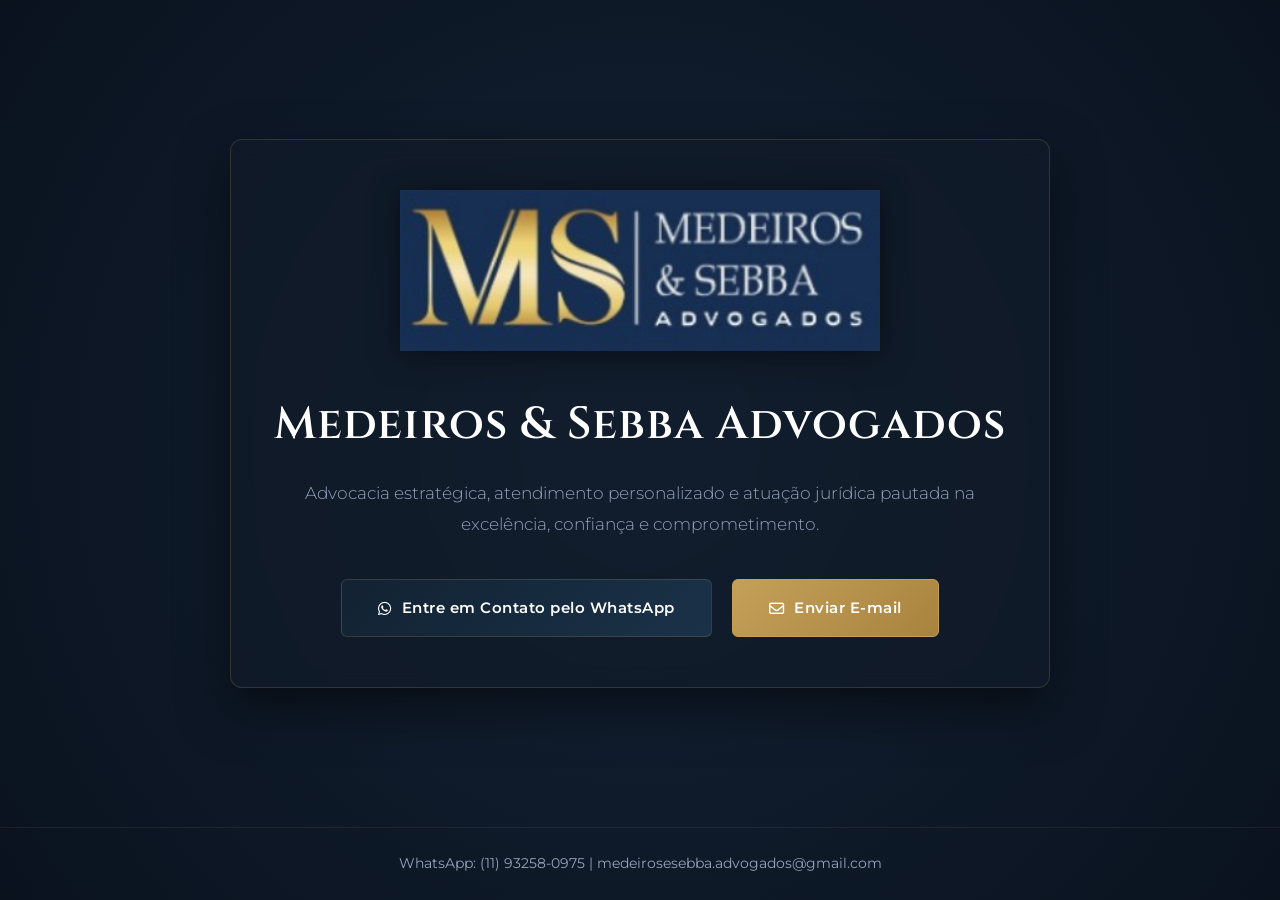
==== index.html @ e8ea074f "Primeira versão do site" ====
<!DOCTYPE html>
<html lang="pt-BR">
<head>
    <meta charset="UTF-8">
    <meta name="viewport" content="width=device-width, initial-scale=1.0">
    <title>Medeiros & Sebba Advogados</title>
    <!-- Google Fonts -->
    <link rel="preconnect" href="https://fonts.googleapis.com">
    <link rel="preconnect" href="https://fonts.gstatic.com" crossorigin>
    <link href="https://fonts.googleapis.com/css2?family=Cinzel:wght@500;600;700&family=Montserrat:wght@300;400;500;600&display=swap" rel="stylesheet">
    <!-- Font Awesome -->
    <link rel="stylesheet" href="https://cdnjs.cloudflare.com/ajax/libs/font-awesome/6.4.0/css/all.min.css">

    <style>
        :root {
            --bg-color: #0A121E;         /* Fundo escuro sóbrio */
            --card-bg: #111B29;         /* Fundo sutil do container */
            --navy-text: #F1F5F9;       /* Texto principal claro */
            --gold-accent: #C5A059;     /* Dourado institucional */
            --gold-hover: #D4AF37;
            --text-muted: #94A3B8;      /* Texto secundário */
            --border-subtle: rgba(197, 160, 89, 0.2);
        }

        * {
            margin: 0;
            padding: 0;
            box-sizing: border-box;
        }

        body {
            font-family: 'Montserrat', sans-serif;
            background-color: var(--bg-color);
            color: var(--navy-text);
            min-height: 100vh;
            display: flex;
            flex-direction: column;
            justify-content: space-between;
            line-height: 1.6;
            background: radial-gradient(circle at center, #132235 0%, #0A121E 100%);
        }

        /* HERO PRINCIPAL */
        .hero {
            flex: 1;
            display: flex;
            align-items: center;
            justify-content: center;
            text-align: center;
            padding: 60px 24px;
        }

        .hero-container {
            max-width: 820px;
            width: 100%;
            padding: 50px 40px;
            background: rgba(17, 27, 41, 0.6);
            border: 1px solid var(--border-subtle);
            border-radius: 12px;
            box-shadow: 0 20px 50px rgba(0, 0, 0, 0.5);
            backdrop-filter: blur(10px);
        }

        .logo-principal {
            width: 100%;
            max-width: 480px;
            height: auto;
            margin-bottom: 30px;
            filter: drop-shadow(0px 4px 15px rgba(0, 0, 0, 0.5));
        }

        h1 {
            font-family: 'Cinzel', serif;
            font-size: 2.8rem;
            font-weight: 600;
            color: #FFFFFF;
            letter-spacing: 1px;
            margin-bottom: 18px;
        }

        .subtitulo {
            font-size: 1.05rem;
            color: var(--text-muted);
            max-width: 680px;
            margin: 0 auto 40px;
            font-weight: 300;
            line-height: 1.8;
        }

        /* BOTÕES DE CONTATO */
        .contato {
            display: flex;
            gap: 20px;
            justify-content: center;
            flex-wrap: wrap;
        }

        .btn {
            padding: 16px 36px;
            text-decoration: none;
            border-radius: 6px;
            font-weight: 600;
            font-size: 0.95rem;
            letter-spacing: 0.5px;
            transition: all 0.3s ease;
            display: inline-flex;
            align-items: center;
            justify-content: center;
            gap: 10px;
        }

        .btn-whatsapp {
            background: linear-gradient(135deg, #122232 0%, #1A3249 100%);
            color: #FFFFFF;
            border: 1px solid var(--border-subtle);
        }

        .btn-whatsapp:hover {
            background: #25D366;
            color: #FFFFFF;
            border-color: #25D366;
            box-shadow: 0 6px 20px rgba(37, 211, 102, 0.3);
            transform: translateY(-2px);
        }

        .btn-email {
            background: linear-gradient(135deg, var(--gold-accent) 0%, #A8833E 100%);
            color: #FFFFFF;
            border: 1px solid var(--gold-accent);
        }

        .btn-email:hover {
            background: linear-gradient(135deg, var(--gold-hover) 0%, var(--gold-accent) 100%);
            color: #0A121E;
            box-shadow: 0 6px 20px rgba(197, 160, 89, 0.3);
            transform: translateY(-2px);
        }

        /* FOOTER */
        footer {
            text-align: center;
            padding: 25px;
            color: var(--text-muted);
            font-size: 0.85rem;
            border-top: 1px solid rgba(197, 160, 89, 0.1);
        }

        /* RESPONSIVIDADE */
        @media (max-width: 768px) {
            .hero-container {
                padding: 30px 20px;
            }
            .logo-principal {
                max-width: 320px;
            }
            h1 {
                font-size: 2rem;
            }
            .subtitulo {
                font-size: 0.95rem;
            }
            .btn {
                width: 100%;
                max-width: 340px;
            }
        }
    </style>
</head>
<body>

    <!-- HERO PRINCIPAL DA PÁGINA -->
    <section class="hero">
        <div class="hero-container">
            <img src="images/logo7.png" class="logo-principal" alt="Medeiros & Sebba Advogados">
            <h1>Medeiros & Sebba Advogados</h1>
            <p class="subtitulo">
                Advocacia estratégica, atendimento personalizado e atuação jurídica pautada na excelência, confiança e comprometimento.
            </p>
            <div class="contato">
                <a class="btn btn-whatsapp" href="https://wa.me/5511932580975" target="_blank">
                    <i class="fab fa-whatsapp fs-5"></i> Entre em Contato pelo WhatsApp
                </a>
                <a class="btn btn-email" href="mailto:medeirosesebba.advogados@gmail.com">
                    <i class="far fa-envelope fs-5"></i> Enviar E-mail
                </a>
            </div>
        </div>
    </section>

    <!-- RODAPÉ -->
    <footer>
        WhatsApp: (11) 93258-0975 | medeirosesebba.advogados@gmail.com
    </footer>

</body>
</html>
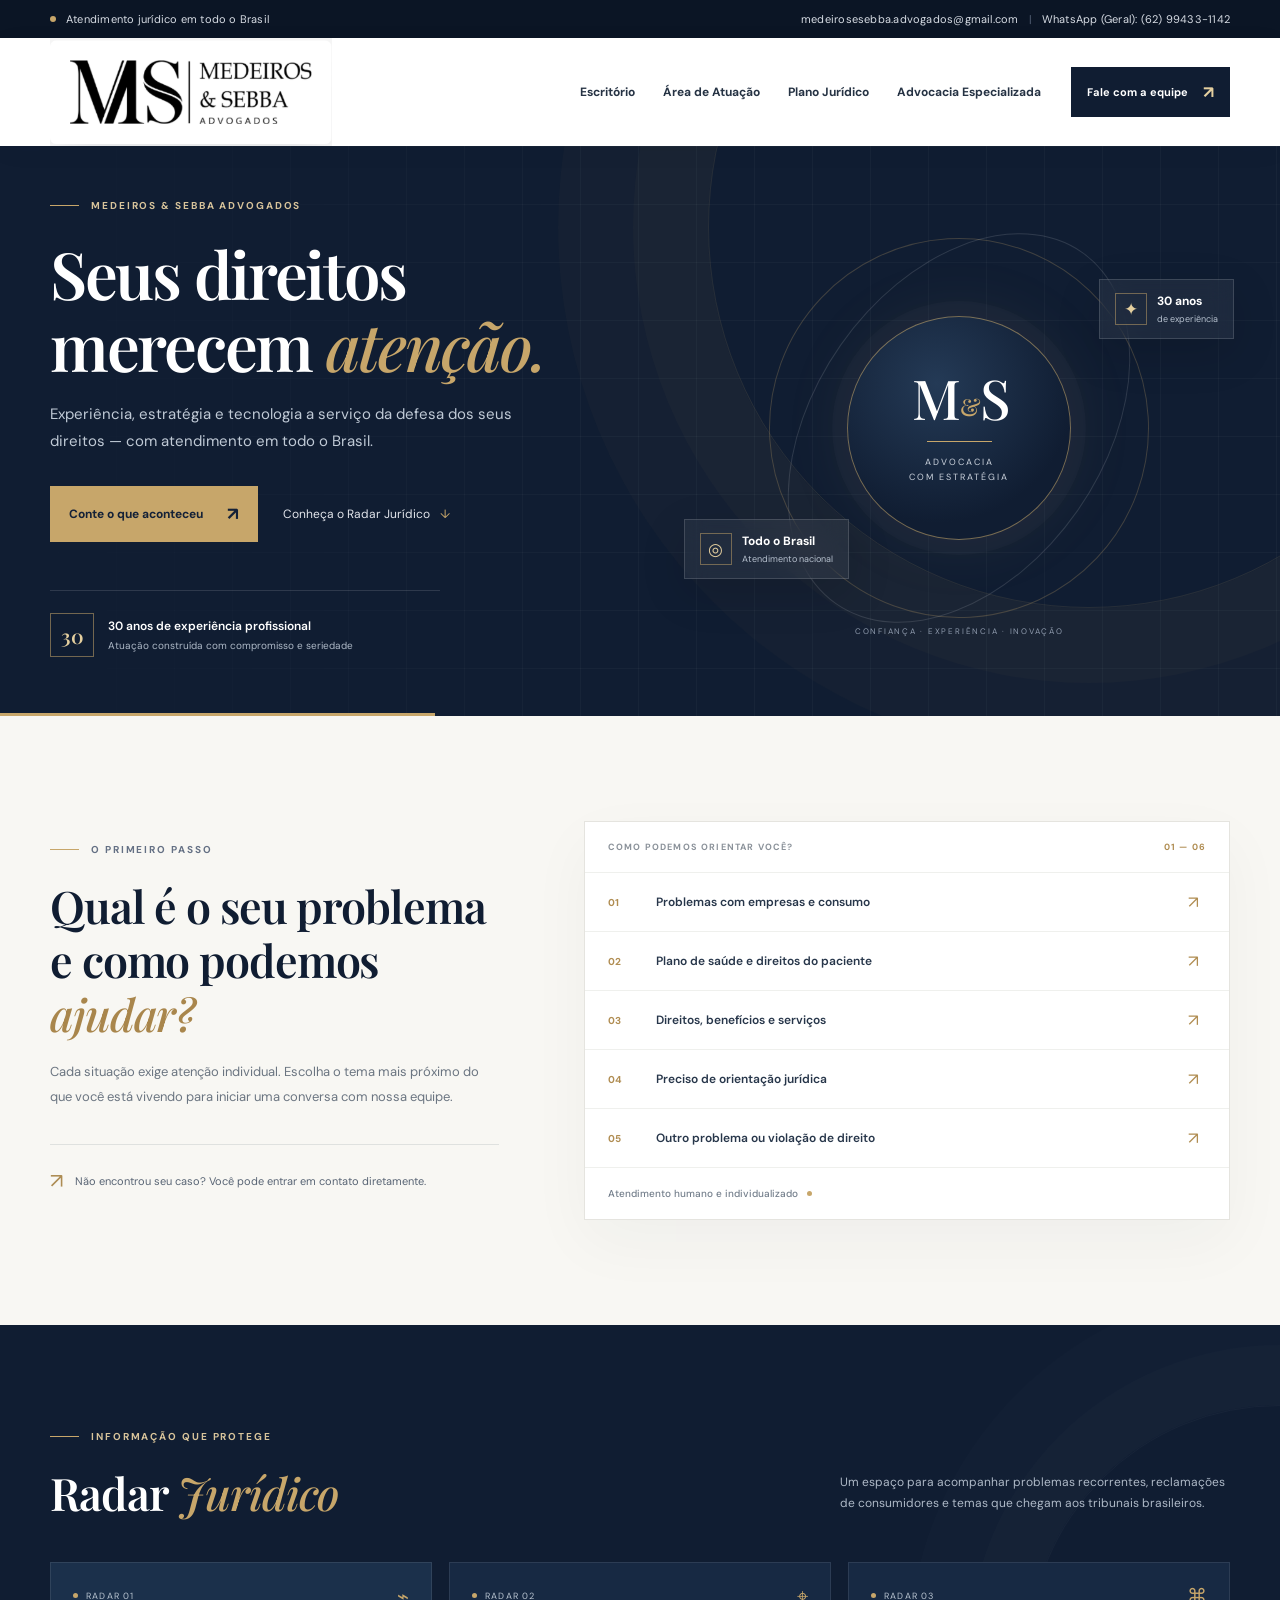
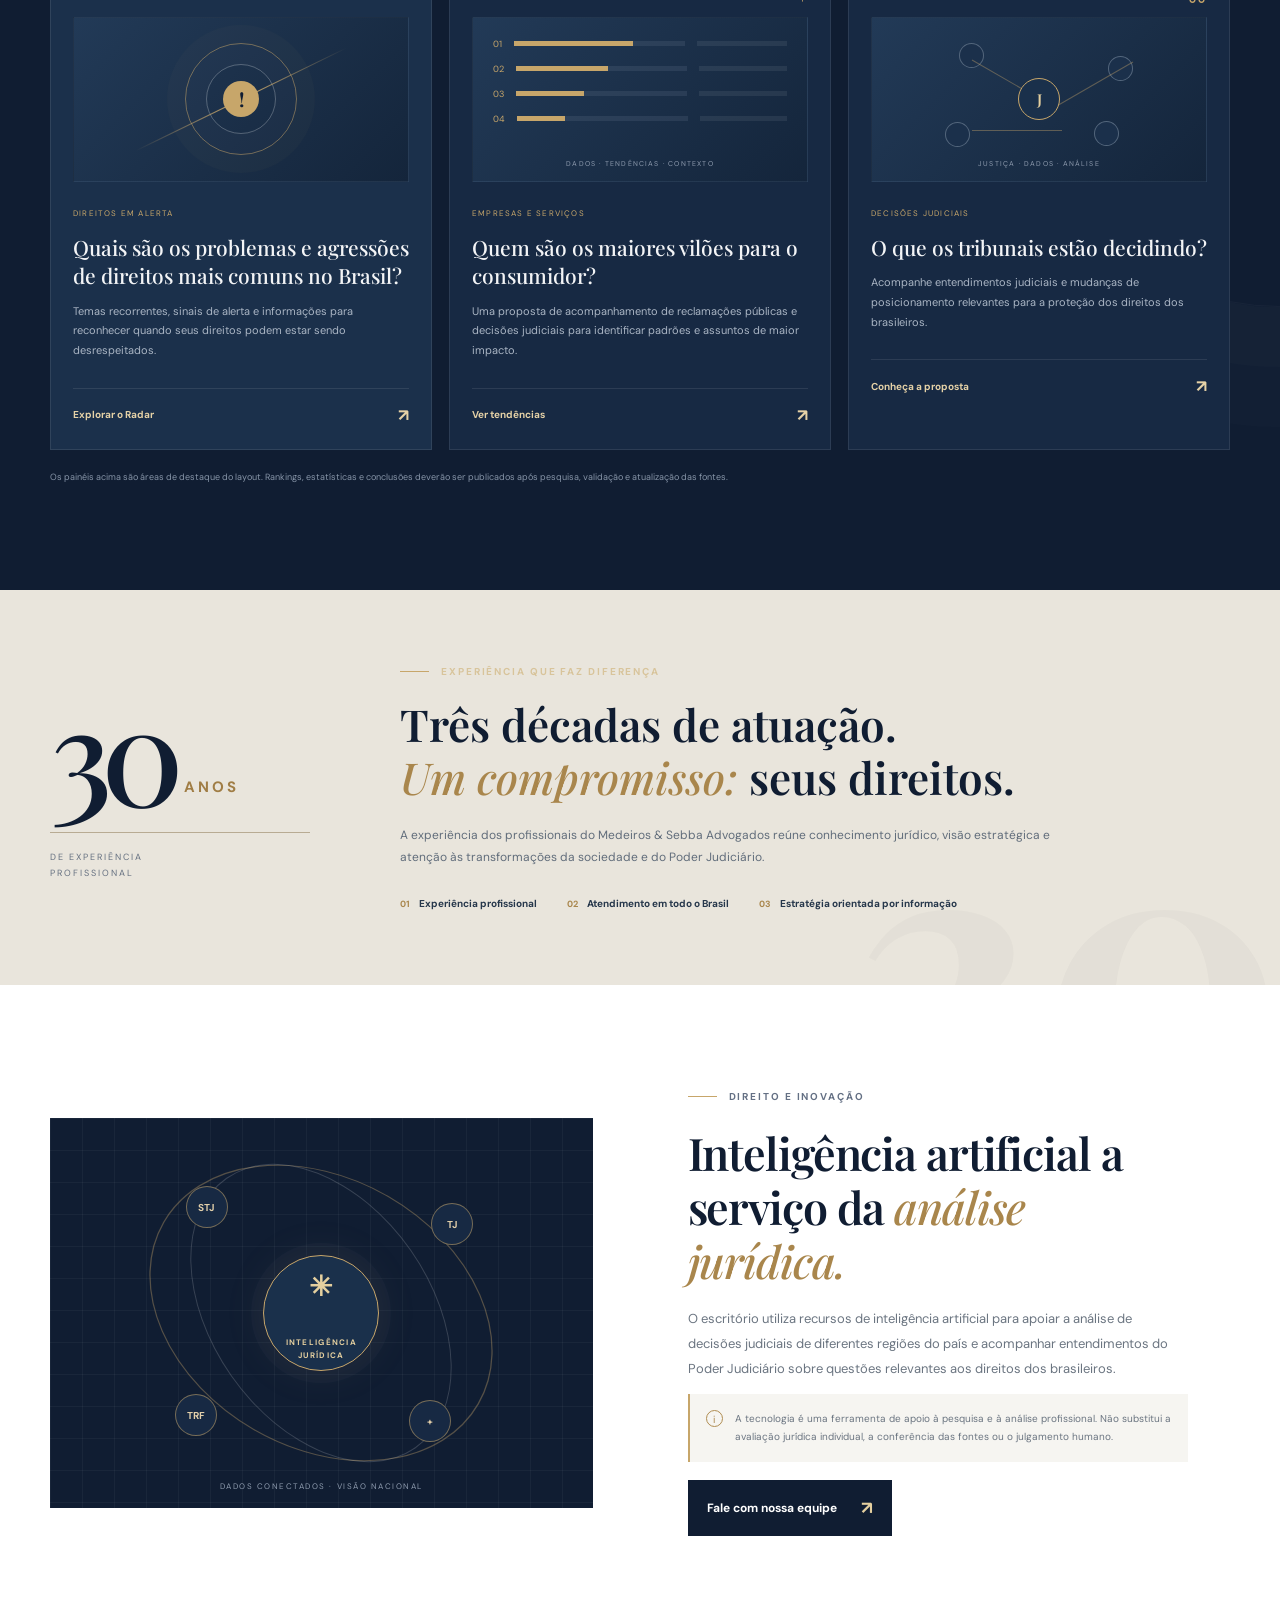
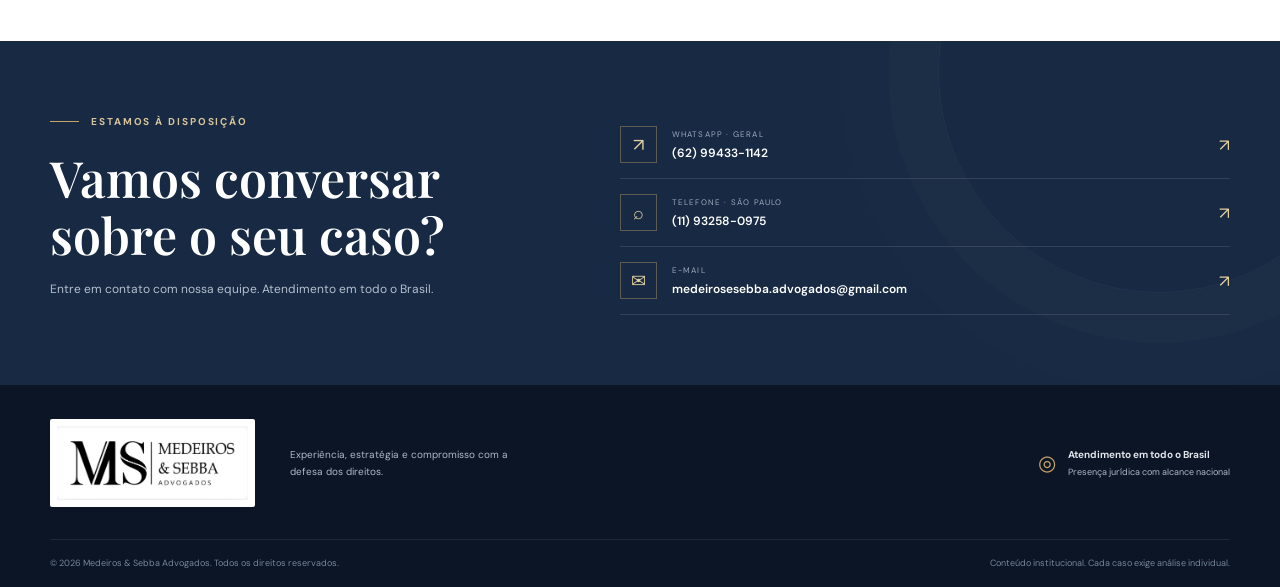
==== commit b4c10f59: "Pagina Inicial" ====
--- a/index.html
+++ b/index.html
@@ -1,196 +1,162 @@
 <!DOCTYPE html>
 <html lang="pt-BR">
 <head>
-    <meta charset="UTF-8">
-    <meta name="viewport" content="width=device-width, initial-scale=1.0">
-    <title>Medeiros & Sebba Advogados</title>
-    <!-- Google Fonts -->
-    <link rel="preconnect" href="https://fonts.googleapis.com">
-    <link rel="preconnect" href="https://fonts.gstatic.com" crossorigin>
-    <link href="https://fonts.googleapis.com/css2?family=Cinzel:wght@500;600;700&family=Montserrat:wght@300;400;500;600&display=swap" rel="stylesheet">
-    <!-- Font Awesome -->
-    <link rel="stylesheet" href="https://cdnjs.cloudflare.com/ajax/libs/font-awesome/6.4.0/css/all.min.css">
-
-    <style>
-        :root {
-            --bg-color: #0A121E;         /* Fundo escuro sóbrio */
-            --card-bg: #111B29;         /* Fundo sutil do container */
-            --navy-text: #F1F5F9;       /* Texto principal claro */
-            --gold-accent: #C5A059;     /* Dourado institucional */
-            --gold-hover: #D4AF37;
-            --text-muted: #94A3B8;      /* Texto secundário */
-            --border-subtle: rgba(197, 160, 89, 0.2);
-        }
-
-        * {
-            margin: 0;
-            padding: 0;
-            box-sizing: border-box;
-        }
-
-        body {
-            font-family: 'Montserrat', sans-serif;
-            background-color: var(--bg-color);
-            color: var(--navy-text);
-            min-height: 100vh;
-            display: flex;
-            flex-direction: column;
-            justify-content: space-between;
-            line-height: 1.6;
-            background: radial-gradient(circle at center, #132235 0%, #0A121E 100%);
-        }
-
-        /* HERO PRINCIPAL */
-        .hero {
-            flex: 1;
-            display: flex;
-            align-items: center;
-            justify-content: center;
-            text-align: center;
-            padding: 60px 24px;
-        }
-
-        .hero-container {
-            max-width: 820px;
-            width: 100%;
-            padding: 50px 40px;
-            background: rgba(17, 27, 41, 0.6);
-            border: 1px solid var(--border-subtle);
-            border-radius: 12px;
-            box-shadow: 0 20px 50px rgba(0, 0, 0, 0.5);
-            backdrop-filter: blur(10px);
-        }
-
-        .logo-principal {
-            width: 100%;
-            max-width: 480px;
-            height: auto;
-            margin-bottom: 30px;
-            filter: drop-shadow(0px 4px 15px rgba(0, 0, 0, 0.5));
-        }
-
-        h1 {
-            font-family: 'Cinzel', serif;
-            font-size: 2.8rem;
-            font-weight: 600;
-            color: #FFFFFF;
-            letter-spacing: 1px;
-            margin-bottom: 18px;
-        }
-
-        .subtitulo {
-            font-size: 1.05rem;
-            color: var(--text-muted);
-            max-width: 680px;
-            margin: 0 auto 40px;
-            font-weight: 300;
-            line-height: 1.8;
-        }
-
-        /* BOTÕES DE CONTATO */
-        .contato {
-            display: flex;
-            gap: 20px;
-            justify-content: center;
-            flex-wrap: wrap;
-        }
-
-        .btn {
-            padding: 16px 36px;
-            text-decoration: none;
-            border-radius: 6px;
-            font-weight: 600;
-            font-size: 0.95rem;
-            letter-spacing: 0.5px;
-            transition: all 0.3s ease;
-            display: inline-flex;
-            align-items: center;
-            justify-content: center;
-            gap: 10px;
-        }
-
-        .btn-whatsapp {
-            background: linear-gradient(135deg, #122232 0%, #1A3249 100%);
-            color: #FFFFFF;
-            border: 1px solid var(--border-subtle);
-        }
-
-        .btn-whatsapp:hover {
-            background: #25D366;
-            color: #FFFFFF;
-            border-color: #25D366;
-            box-shadow: 0 6px 20px rgba(37, 211, 102, 0.3);
-            transform: translateY(-2px);
-        }
-
-        .btn-email {
-            background: linear-gradient(135deg, var(--gold-accent) 0%, #A8833E 100%);
-            color: #FFFFFF;
-            border: 1px solid var(--gold-accent);
-        }
-
-        .btn-email:hover {
-            background: linear-gradient(135deg, var(--gold-hover) 0%, var(--gold-accent) 100%);
-            color: #0A121E;
-            box-shadow: 0 6px 20px rgba(197, 160, 89, 0.3);
-            transform: translateY(-2px);
-        }
-
-        /* FOOTER */
-        footer {
-            text-align: center;
-            padding: 25px;
-            color: var(--text-muted);
-            font-size: 0.85rem;
-            border-top: 1px solid rgba(197, 160, 89, 0.1);
-        }
-
-        /* RESPONSIVIDADE */
-        @media (max-width: 768px) {
-            .hero-container {
-                padding: 30px 20px;
-            }
-            .logo-principal {
-                max-width: 320px;
-            }
-            h1 {
-                font-size: 2rem;
-            }
-            .subtitulo {
-                font-size: 0.95rem;
-            }
-            .btn {
-                width: 100%;
-                max-width: 340px;
-            }
-        }
-    </style>
+  <meta charset="UTF-8">
+  <meta name="viewport" content="width=device-width, initial-scale=1.0">
+  <meta name="theme-color" content="#101d32">
+  <meta name="description" content="Medeiros & Sebba Advogados. Experiência profissional de 30 anos e atendimento em todo o Brasil.">
+  <title>Medeiros & Sebba Advogados | Defesa dos seus direitos</title>
+  <link rel="preconnect" href="https://fonts.googleapis.com">
+  <link rel="preconnect" href="https://fonts.gstatic.com" crossorigin>
+  <link href="https://fonts.googleapis.com/css2?family=DM+Sans:wght@400;500;600;700&family=Playfair+Display:wght@500;600;700&display=swap" rel="stylesheet">
+  <link rel="stylesheet" href="asset/style.css">
 </head>
 <body>
+  <div class="topline">
+    <div class="container top-inner">
+      <span><i class="status-dot"></i> Atendimento jurídico em todo o Brasil</span>
+      <div class="top-contact">
+        <a href="mailto:medeirosesebba.advogados@gmail.com">medeirosesebba.advogados@gmail.com</a>
+        <span class="top-divider">|</span>
+        <a href="https://wa.me/5562994331142" target="_blank" rel="noopener">WhatsApp (Geral): (62) 99433-1142</a>
+      </div>
+    </div>
+  </div>
 
-    <!-- HERO PRINCIPAL DA PÁGINA -->
-    <section class="hero">
-        <div class="hero-container">
-            <img src="images/logo7.png" class="logo-principal" alt="Medeiros & Sebba Advogados">
-            <h1>Medeiros & Sebba Advogados</h1>
-            <p class="subtitulo">
-                Advocacia estratégica, atendimento personalizado e atuação jurídica pautada na excelência, confiança e comprometimento.
-            </p>
-            <div class="contato">
-                <a class="btn btn-whatsapp" href="https://wa.me/5511932580975" target="_blank">
-                    <i class="fab fa-whatsapp fs-5"></i> Entre em Contato pelo WhatsApp
-                </a>
-                <a class="btn btn-email" href="mailto:medeirosesebba.advogados@gmail.com">
-                    <i class="far fa-envelope fs-5"></i> Enviar E-mail
-                </a>
-            </div>
+  <header class="site-header">
+    <div class="container header-inner">
+      <a class="brand" href="#inicio" aria-label="Medeiros & Sebba Advogados - início">
+        <img src="asset/logo-medeiros-sebba.png" alt="Medeiros & Sebba Advogados">
+      </a>
+      <button class="menu-toggle" aria-label="Abrir menu" aria-expanded="false" aria-controls="main-nav">
+        <span></span><span></span><span></span>
+      </button>
+      <nav class="main-nav" id="main-nav" aria-label="Menu principal">
+        <a href="#escritorio">Escritório</a>
+        <a href="#area-atuacao">Área de Atuação</a>
+        <a href="#plano-juridico">Plano Jurídico</a>
+        <a href="#advocacia-especializada">Advocacia Especializada</a>
+      </nav>
+      <a class="header-cta" href="https://wa.me/5562994331142" target="_blank" rel="noopener">
+        <span>Fale com a equipe</span><b aria-hidden="true">↗</b>
+      </a>
+    </div>
+  </header>
+
+  <main>
+    <section class="hero" id="inicio">
+      <div class="hero-grid"></div>
+      <div class="container hero-layout">
+        <div class="hero-copy">
+          <div class="eyebrow"><span class="eyebrow-line"></span> MEDEIROS &amp; SEBBA ADVOGADOS</div>
+          <h1>Seus direitos<br>merecem <em>atenção.</em></h1>
+          <p class="hero-lead">Experiência, estratégia e tecnologia a serviço da defesa dos seus direitos — com atendimento em todo o Brasil.</p>
+          <div class="hero-actions">
+            <a class="button button-gold" href="#seu-problema">Conte o que aconteceu <span>↗</span></a>
+            <a class="text-link" href="#radar">Conheça o Radar Jurídico <span>↓</span></a>
+          </div>
+          <div class="hero-proof">
+            <div class="proof-icon">30</div>
+            <div><strong>30 anos de experiência profissional</strong><small>Atuação construída com compromisso e seriedade</small></div>
+          </div>
         </div>
+        <div class="hero-visual" aria-label="Elementos gráficos institucionais">
+          <div class="visual-orbit orbit-one"></div>
+          <div class="visual-orbit orbit-two"></div>
+          <div class="visual-core">
+            <div class="core-mark">M<span>&amp;</span>S</div>
+            <div class="core-rule"></div>
+            <div class="core-label">ADVOCACIA<br>COM ESTRATÉGIA</div>
+          </div>
+          <div class="floating-card card-experience"><span class="mini-icon">✦</span><div><strong>30 anos</strong><small>de experiência</small></div></div>
+          <div class="floating-card card-country"><span class="country-icon">◎</span><div><strong>Todo o Brasil</strong><small>Atendimento nacional</small></div></div>
+          <div class="visual-caption">CONFIANÇA · EXPERIÊNCIA · INOVAÇÃO</div>
+        </div>
+      </div>
+      <div class="hero-bottom-line"></div>
     </section>
 
-    <!-- RODAPÉ -->
-    <footer>
-        WhatsApp: (11) 93258-0975 | medeirosesebba.advogados@gmail.com
-    </footer>
+    <section class="problem-section section-pad" id="seu-problema">
+      <div class="container problem-layout">
+        <div class="section-intro">
+          <div class="eyebrow eyebrow-dark"><span class="eyebrow-line"></span> O PRIMEIRO PASSO</div>
+          <h2>Qual é o seu problema<br>e como podemos <em>ajudar?</em></h2>
+          <p>Cada situação exige atenção individual. Escolha o tema mais próximo do que você está vivendo para iniciar uma conversa com nossa equipe.</p>
+          <div class="intro-note"><span class="note-symbol">↗</span><span>Não encontrou seu caso? Você pode entrar em contato diretamente.</span></div>
+        </div>
+        <div class="problem-panel">
+          <div class="panel-heading"><span>COMO PODEMOS ORIENTAR VOCÊ?</span><span class="panel-count">01 — 06</span></div>
+          <div class="problem-options">
+            <a href="https://wa.me/5562994331142?text=Gostaria%20de%20conversar%20sobre%20Direito%20do%20Consumidor" target="_blank" rel="noopener"><span class="option-number">01</span><span class="option-title">Problemas com empresas e consumo</span><span class="option-arrow">↗</span></a>
+            <a href="https://wa.me/5562994331142?text=Gostaria%20de%20orienta%C3%A7%C3%A3o%20sobre%20plano%20de%20sa%C3%BAde" target="_blank" rel="noopener"><span class="option-number">02</span><span class="option-title">Plano de saúde e direitos do paciente</span><span class="option-arrow">↗</span></a>
+            <a href="https://wa.me/5562994331142?text=Gostaria%20de%20conversar%20sobre%20direitos%20e%20benef%C3%ADcios" target="_blank" rel="noopener"><span class="option-number">03</span><span class="option-title">Direitos, benefícios e serviços</span><span class="option-arrow">↗</span></a>
+            <a href="https://wa.me/5562994331142?text=Gostaria%20de%20orienta%C3%A7%C3%A3o%20jur%C3%ADdica%20para%20uma%20situa%C3%A7%C3%A3o%20espec%C3%ADfica" target="_blank" rel="noopener"><span class="option-number">04</span><span class="option-title">Preciso de orientação jurídica</span><span class="option-arrow">↗</span></a>
+            <a href="https://wa.me/5562994331142?text=Gostaria%20de%20falar%20com%20a%20equipe%20sobre%20outro%20assunto" target="_blank" rel="noopener"><span class="option-number">05</span><span class="option-title">Outro problema ou violação de direito</span><span class="option-arrow">↗</span></a>
+          </div>
+          <div class="panel-footer"><span>Atendimento humano e individualizado</span><span class="panel-footer-dot"></span></div>
+        </div>
+      </div>
+    </section>
 
+    <section class="radar-section section-pad" id="radar">
+      <div class="container">
+        <div class="radar-heading">
+          <div><div class="eyebrow"><span class="eyebrow-line"></span> INFORMAÇÃO QUE PROTEGE</div><h2>Radar <em>Jurídico</em></h2></div>
+          <p>Um espaço para acompanhar problemas recorrentes, reclamações de consumidores e temas que chegam aos tribunais brasileiros.</p>
+        </div>
+        <div class="radar-cards">
+          <article class="radar-card radar-card-main">
+            <div class="radar-card-top"><span class="radar-tag"><i></i> RADAR 01</span><span class="radar-symbol">⌁</span></div>
+            <div class="radar-art art-pulse"><div class="pulse-ring"></div><div class="pulse-ring ring-two"></div><div class="pulse-center">!</div><div class="pulse-line"></div></div>
+            <div class="radar-card-content"><span class="card-kicker">DIREITOS EM ALERTA</span><h3>Quais são os problemas e agressões de direitos mais comuns no Brasil?</h3><p>Temas recorrentes, sinais de alerta e informações para reconhecer quando seus direitos podem estar sendo desrespeitados.</p><a href="#contato" class="radar-link">Explorar o Radar <span>↗</span></a></div>
+          </article>
+          <article class="radar-card">
+            <div class="radar-card-top"><span class="radar-tag"><i></i> RADAR 02</span><span class="radar-symbol">⌖</span></div>
+            <div class="radar-art art-ranking"><div class="rank-line"><span>01</span><i></i><b></b></div><div class="rank-line"><span>02</span><i></i><b></b></div><div class="rank-line"><span>03</span><i></i><b></b></div><div class="rank-line"><span>04</span><i></i><b></b></div><div class="rank-caption">DADOS · TENDÊNCIAS · CONTEXTO</div></div>
+            <div class="radar-card-content"><span class="card-kicker">EMPRESAS E SERVIÇOS</span><h3>Quem são os maiores vilões para o consumidor?</h3><p>Uma proposta de acompanhamento de reclamações públicas e decisões judiciais para identificar padrões e assuntos de maior impacto.</p><a href="#contato" class="radar-link">Ver tendências <span>↗</span></a></div>
+          </article>
+          <article class="radar-card">
+            <div class="radar-card-top"><span class="radar-tag"><i></i> RADAR 03</span><span class="radar-symbol">⌘</span></div>
+            <div class="radar-art art-courts"><div class="court-node node-a"></div><div class="court-node node-b"></div><div class="court-node node-c"></div><div class="court-node node-d"></div><div class="court-link link-a"></div><div class="court-link link-b"></div><div class="court-link link-c"></div><div class="court-core">J</div><div class="court-caption">JUSTIÇA · DADOS · ANÁLISE</div></div>
+            <div class="radar-card-content"><span class="card-kicker">DECISÕES JUDICIAIS</span><h3>O que os tribunais estão decidindo?</h3><p>Acompanhe entendimentos judiciais e mudanças de posicionamento relevantes para a proteção dos direitos dos brasileiros.</p><a href="#tecnologia" class="radar-link">Conheça a proposta <span>↗</span></a></div>
+          </article>
+        </div>
+        <p class="radar-disclaimer">Os painéis acima são áreas de destaque do layout. Rankings, estatísticas e conclusões deverão ser publicados após pesquisa, validação e atualização das fontes.</p>
+      </div>
+    </section>
+
+    <section class="experience-section">
+      <div class="container experience-layout">
+        <div class="experience-number"><span class="number-30">30</span><span class="number-years">ANOS</span><span class="number-line"></span><span class="number-caption">DE EXPERIÊNCIA<br>PROFISSIONAL</span></div>
+        <div class="experience-copy"><div class="eyebrow"><span class="eyebrow-line"></span> EXPERIÊNCIA QUE FAZ DIFERENÇA</div><h2>Três décadas de atuação.<br><em>Um compromisso:</em> seus direitos.</h2><p>A experiência dos profissionais do Medeiros &amp; Sebba Advogados reúne conhecimento jurídico, visão estratégica e atenção às transformações da sociedade e do Poder Judiciário.</p><div class="experience-points"><div><span>01</span><b>Experiência profissional</b></div><div><span>02</span><b>Atendimento em todo o Brasil</b></div><div><span>03</span><b>Estratégia orientada por informação</b></div></div></div>
+      </div>
+    </section>
+
+    <section class="technology-section section-pad" id="tecnologia">
+      <div class="container technology-layout">
+        <div class="technology-visual">
+          <div class="tech-grid"></div><div class="tech-orbit tech-orbit-a"></div><div class="tech-orbit tech-orbit-b"></div>
+          <div class="tech-core"><span class="tech-core-icon">✳</span><span>INTELIGÊNCIA<br>JURÍDICA</span></div>
+          <div class="tech-node tech-node-one"><span>STJ</span></div><div class="tech-node tech-node-two"><span>TJ</span></div><div class="tech-node tech-node-three"><span>TRF</span></div><div class="tech-node tech-node-four"><span>+</span></div>
+          <div class="tech-caption">DADOS CONECTADOS · VISÃO NACIONAL</div>
+        </div>
+        <div class="technology-copy"><div class="eyebrow eyebrow-dark"><span class="eyebrow-line"></span> DIREITO E INOVAÇÃO</div><h2>Inteligência artificial a serviço da <em>análise jurídica.</em></h2><p>O escritório utiliza recursos de inteligência artificial para apoiar a análise de decisões judiciais de diferentes regiões do país e acompanhar entendimentos do Poder Judiciário sobre questões relevantes aos direitos dos brasileiros.</p><p class="tech-note"><span>i</span> A tecnologia é uma ferramenta de apoio à pesquisa e à análise profissional. Não substitui a avaliação jurídica individual, a conferência das fontes ou o julgamento humano.</p><a class="button button-dark" href="#contato">Fale com nossa equipe <span>↗</span></a></div>
+      </div>
+    </section>
+
+    <section class="contact-section" id="contato">
+      <div class="container contact-layout">
+        <div><div class="eyebrow"><span class="eyebrow-line"></span> ESTAMOS À DISPOSIÇÃO</div><h2>Vamos conversar<br>sobre o seu caso?</h2><p>Entre em contato com nossa equipe. Atendimento em todo o Brasil.</p></div>
+        <div class="contact-actions"><a class="contact-method" href="https://wa.me/5562994331142" target="_blank" rel="noopener"><span class="method-icon">↗</span><span><small>WHATSAPP · GERAL</small><strong>(62) 99433-1142</strong></span><b>↗</b></a><a class="contact-method" href="tel:+5511932580975"><span class="method-icon">⌕</span><span><small>TELEFONE · SÃO PAULO</small><strong>(11) 93258-0975</strong></span><b>↗</b></a><a class="contact-method" href="mailto:medeirosesebba.advogados@gmail.com"><span class="method-icon">✉</span><span><small>E-MAIL</small><strong>medeirosesebba.advogados@gmail.com</strong></span><b>↗</b></a></div>
+      </div>
+    </section>
+  </main>
+
+  <footer class="site-footer">
+    <div class="container footer-main"><a class="footer-brand" href="#inicio"><img src="asset/logo-medeiros-sebba.png" alt="Medeiros & Sebba Advogados"></a><p>Experiência, estratégia e compromisso com a defesa dos direitos.</p><div class="footer-location"><span class="location-mark">◎</span><span><b>Atendimento em todo o Brasil</b><small>Presença jurídica com alcance nacional</small></span></div></div>
+    <div class="container footer-bottom"><span>© <span id="current-year">2026</span> Medeiros &amp; Sebba Advogados. Todos os direitos reservados.</span><span>Conteúdo institucional. Cada caso exige análise individual.</span></div>
+  </footer>
+
+  <script src="asset/script.js"></script>
 </body>
-</html>+</html>
--- a/asset/style.css
+++ b/asset/style.css
@@ -0,0 +1,14 @@
+/* Medeiros & Sebba Advogados — identidade visual institucional */
+:root{--navy:#101d32;--navy-2:#172943;--navy-3:#203754;--gold:#c7a66a;--gold-light:#e4cf9f;--paper:#f6f5f1;--white:#fff;--ink:#1d2938;--muted:#6c7683;--line:#e4e5e5;--serif:"Playfair Display",Georgia,serif;--sans:"DM Sans",Arial,sans-serif}
+*{box-sizing:border-box}html{scroll-behavior:smooth;scroll-padding-top:100px}body{margin:0;background:var(--paper);color:var(--ink);font-family:var(--sans);-webkit-font-smoothing:antialiased}a{color:inherit;text-decoration:none}.container{width:min(1180px,calc(100% - 48px));margin-inline:auto}.topline{background:#0b1525;color:#d7dce4;font-size:11px;letter-spacing:.02em}.top-inner{min-height:38px;display:flex;align-items:center;justify-content:space-between;gap:20px}.top-inner>span,.top-contact{display:flex;align-items:center;gap:10px}.status-dot,.panel-footer-dot{display:inline-block;width:6px;height:6px;background:var(--gold);border-radius:50%}.top-contact a{transition:color .2s}.top-contact a:hover{color:var(--gold-light)}.top-divider{color:#536074}.site-header{background:#fff;position:sticky;top:0;z-index:50;box-shadow:0 5px 25px #0d1b2b0a}.header-inner{min-height:91px;display:flex;align-items:center;justify-content:space-between;gap:30px}.brand{display:block;width:282px;flex-shrink:0}.brand img,.footer-brand img{display:block;width:100%;height:auto}.main-nav{display:flex;align-items:center;gap:clamp(17px,2.2vw,32px);margin-left:auto}.main-nav a{position:relative;font-size:12px;font-weight:700;color:#263344;white-space:nowrap;padding:13px 0}.main-nav a:after{content:"";position:absolute;bottom:4px;left:0;width:0;height:2px;background:var(--gold);transition:width .25s}.main-nav a:hover:after,.main-nav a:focus-visible:after{width:100%}.header-cta{display:flex;align-items:center;gap:15px;padding:14px 16px;background:var(--navy);color:white;font-size:11px;font-weight:700;white-space:nowrap;transition:background .2s}.header-cta b{font-size:17px;color:var(--gold-light)}.header-cta:hover{background:#253d5d}.menu-toggle{display:none;border:0;background:transparent;padding:10px;cursor:pointer}.menu-toggle span{display:block;width:24px;height:2px;background:var(--navy);margin:5px}
+.hero{position:relative;overflow:hidden;background:var(--navy);color:white;min-height:570px}.hero-grid{position:absolute;inset:0;background-image:linear-gradient(#ffffff08 1px,transparent 1px),linear-gradient(90deg,#ffffff08 1px,transparent 1px);background-size:58px 58px;mask-image:linear-gradient(90deg,transparent,#000 45%,#000)}.hero:after{content:"";position:absolute;right:-190px;top:-300px;width:760px;height:760px;border:1px solid #c7a66a20;border-radius:50%;box-shadow:0 0 0 75px #c7a66a08,0 0 0 150px #c7a66a06;pointer-events:none}.hero-layout{position:relative;z-index:1;display:grid;grid-template-columns:1.05fr .95fr;align-items:center;gap:40px;min-height:570px;padding-top:52px;padding-bottom:58px}.eyebrow{display:flex;align-items:center;gap:12px;color:#d8c49b;font-size:10px;font-weight:700;letter-spacing:.19em}.eyebrow-line{display:inline-block;width:29px;height:1px;background:var(--gold)}h1,h2,h3,p{margin-top:0}.hero h1{font:600 clamp(46px,5.1vw,68px)/1.1 var(--serif);letter-spacing:-.035em;margin:25px 0 20px}.hero h1 em,.section-intro h2 em,.radar-heading h2 em,.experience-copy h2 em,.technology-copy h2 em{color:var(--gold);font-weight:500}.hero-lead{max-width:490px;color:#c0cad6;font-size:15px;line-height:1.85}.hero-actions{display:flex;align-items:center;gap:25px;margin-top:30px;flex-wrap:wrap}.button{display:inline-flex;align-items:center;justify-content:space-between;gap:24px;padding:16px 19px;font-size:12px;font-weight:700;transition:transform .2s,background .2s}.button:hover{transform:translateY(-2px)}.button span{font-size:18px}.button-gold{background:var(--gold);color:#142137}.button-gold:hover{background:var(--gold-light)}.text-link{font-size:12px;color:#e2e5eb}.text-link span{margin-left:7px;color:var(--gold)}.hero-proof{display:flex;align-items:center;gap:14px;margin-top:48px;padding-top:22px;border-top:1px solid #ffffff20;max-width:390px}.proof-icon{width:44px;height:44px;border:1px solid #c7a66a8a;color:var(--gold-light);display:grid;place-items:center;font:600 20px var(--serif)}.hero-proof strong,.hero-proof small{display:block}.hero-proof strong{font-size:12px;font-weight:600}.hero-proof small{font-size:10px;color:#aeb9c7;margin-top:5px}.hero-visual{position:relative;min-height:430px;display:grid;place-items:center}.visual-orbit{position:absolute;border:1px solid #c7a66a42;border-radius:50%;transform:rotate(-25deg)}.orbit-one{width:380px;height:380px}.orbit-two{width:290px;height:430px;border-color:#ffffff20;transform:rotate(35deg)}.visual-core{width:224px;height:224px;border-radius:50%;border:1px solid #c7a66a90;background:radial-gradient(circle at 40% 30%,#243a56,#101d32 68%);box-shadow:0 0 0 15px #ffffff05,0 0 70px #c7a66a18;display:flex;flex-direction:column;align-items:center;justify-content:center;position:relative;z-index:2}.core-mark{font:500 55px/.95 var(--serif);letter-spacing:-.08em}.core-mark span{font-size:24px;color:var(--gold);vertical-align:middle;margin:0 3px}.core-rule{height:1px;width:65px;background:var(--gold);margin:17px 0 13px}.core-label{text-align:center;color:#cbd2dc;font-size:9px;letter-spacing:.22em;line-height:1.7}.floating-card{position:absolute;z-index:3;display:flex;align-items:center;gap:10px;padding:13px 15px;background:#ffffff0e;border:1px solid #ffffff25;backdrop-filter:blur(12px);box-shadow:0 14px 45px #0002}.card-experience{top:66px;right:-4px}.card-country{bottom:64px;left:-5px}.mini-icon,.country-icon{width:32px;height:32px;display:grid;place-items:center;border:1px solid #c7a66a80;color:var(--gold-light);font-size:17px}.floating-card strong,.floating-card small{display:block}.floating-card strong{font-size:12px}.floating-card small{font-size:9px;color:#b7c1cf;margin-top:4px}.visual-caption{position:absolute;bottom:7px;font-size:8px;letter-spacing:.22em;color:#8f9bad}.hero-bottom-line{position:absolute;bottom:0;left:0;width:34%;height:3px;background:var(--gold)}
+.section-pad{padding:105px 0}.problem-section{background:#f8f7f3}.problem-layout{display:grid;grid-template-columns:.82fr 1.18fr;gap:85px;align-items:center}.eyebrow-dark{color:#647084}.section-intro h2,.radar-heading h2,.technology-copy h2{font:600 clamp(34px,3.5vw,47px)/1.2 var(--serif);letter-spacing:-.025em;margin:23px 0 20px;color:var(--navy)}.section-intro h2 em,.technology-copy h2 em{color:#a9864c}.section-intro>p,.technology-copy>p{color:#6b7581;font-size:13px;line-height:1.9;max-width:430px}.intro-note{display:flex;gap:12px;align-items:center;margin-top:34px;padding-top:20px;border-top:1px solid #dfe1df;color:#586474;font-size:11px;line-height:1.6}.note-symbol{color:#ad8c53;font-size:21px}.problem-panel{background:#fff;border:1px solid #e5e4df;box-shadow:0 22px 60px #1b2b3d0a}.panel-heading,.panel-footer{display:flex;justify-content:space-between;align-items:center;padding:19px 23px;color:#8b929a;font-size:9px;letter-spacing:.13em;font-weight:700}.panel-count{color:#b08d52}.problem-options a{display:grid;grid-template-columns:35px 1fr 18px;align-items:center;gap:13px;padding:18px 23px;border-top:1px solid #eff0ed;transition:background .2s,padding .2s}.problem-options a:hover{background:#f8f6f0;padding-left:28px}.option-number{font-size:10px;color:#b08d52;font-weight:700}.option-title{font-size:12px;font-weight:600;color:#27364a}.option-arrow{color:#b08d52;font-size:17px}.panel-footer{border-top:1px solid #eff0ed;letter-spacing:0;font-weight:500;font-size:10px;color:#737e8b;justify-content:flex-start;gap:9px}.panel-footer-dot{width:5px;height:5px}
+.radar-section{background:var(--navy);color:white;position:relative;overflow:hidden}.radar-section:before{content:"";position:absolute;width:500px;height:500px;border:1px solid #ffffff08;border-radius:50%;right:-250px;top:80px;box-shadow:0 0 0 60px #ffffff03,0 0 0 120px #ffffff02}.radar-heading{position:relative;display:flex;align-items:flex-end;justify-content:space-between;gap:50px;margin-bottom:42px}.radar-heading h2{color:white;margin-bottom:0}.radar-heading h2 em{color:var(--gold)}.radar-heading>p{max-width:390px;margin:0 0 5px;color:#aeb9c7;font-size:12px;line-height:1.8}.radar-cards{position:relative;display:grid;grid-template-columns:repeat(3,1fr);gap:17px}.radar-card{background:#172943;border:1px solid #ffffff17;min-width:0;transition:transform .25s,border-color .25s}.radar-card:hover{transform:translateY(-5px);border-color:#c7a66a7a}.radar-card-main{background:#1b304b}.radar-card-top{display:flex;align-items:center;justify-content:space-between;padding:20px 22px 0}.radar-tag{display:flex;align-items:center;gap:8px;color:#b7c2cf;font-size:9px;letter-spacing:.13em}.radar-tag i{width:5px;height:5px;background:var(--gold);border-radius:50%}.radar-symbol{font-size:20px;color:var(--gold)}.radar-art{height:165px;margin:8px 22px 18px;position:relative;overflow:hidden;background:linear-gradient(135deg,#223a57,#14253b);border:1px solid #ffffff0a}.art-pulse{display:grid;place-items:center}.pulse-ring{position:absolute;width:112px;height:112px;border:1px solid #c7a66a85;border-radius:50%;box-shadow:0 0 0 18px #c7a66a08}.ring-two{width:70px;height:70px;border-color:#ffffff42;box-shadow:0 0 0 20px #ffffff04}.pulse-center{position:relative;z-index:2;display:grid;place-items:center;width:36px;height:36px;border-radius:50%;background:var(--gold);color:var(--navy);font:700 19px var(--serif)}.pulse-line{position:absolute;width:70%;height:1px;background:linear-gradient(90deg,transparent,var(--gold),transparent);transform:rotate(-26deg)}.art-ranking{padding:20px 20px 0}.rank-line{display:flex;align-items:center;gap:12px;margin:0 0 13px}.rank-line span{font-size:9px;color:var(--gold)}.rank-line i{height:5px;width:58%;background:#b9c4d21a;position:relative}.rank-line i:after{content:"";position:absolute;left:0;top:0;height:100%;width:var(--w,70%);background:#c7a66a}.rank-line:nth-child(2) i:after{width:54%}.rank-line:nth-child(3) i:after{width:40%}.rank-line:nth-child(4) i:after{width:28%}.rank-line b{height:5px;flex:1;background:#ffffff12}.rank-caption,.court-caption{position:absolute;bottom:13px;left:0;right:0;text-align:center;font-size:7px;letter-spacing:.17em;color:#8e9bae}.art-courts{display:grid;place-items:center}.tech-core,.court-core{position:absolute;z-index:2;display:grid;place-items:center;width:42px;height:42px;border:1px solid var(--gold);border-radius:50%;background:#1a304b;color:var(--gold-light);font:600 15px var(--serif)}.court-node{position:absolute;width:25px;height:25px;border:1px solid #b8c4d25c;border-radius:50%;background:#1b304b}.node-a{top:25px;left:26%}.node-b{top:38px;right:22%}.node-c{bottom:34px;left:22%}.node-d{bottom:35px;right:26%}.court-link{position:absolute;height:1px;width:90px;background:#c7a66a66}.link-a{transform:rotate(30deg);top:64px;left:28%}.link-b{transform:rotate(-30deg);top:66px;right:20%}.link-c{transform:rotate(0deg);bottom:50px;left:30%}.radar-card-content{padding:0 22px 23px}.card-kicker{font-size:8px;letter-spacing:.15em;color:var(--gold)}.radar-card-content h3{font:500 21px/1.35 var(--serif);margin:12px 0;color:#f3f4f6}.radar-card-content p{min-height:75px;color:#aab5c4;font-size:11px;line-height:1.8}.radar-link{display:flex;justify-content:space-between;align-items:center;padding-top:15px;border-top:1px solid #ffffff17;color:#e6d2a7;font-size:10px;font-weight:700}.radar-link span{font-size:17px}.radar-disclaimer{position:relative;color:#8795a8;font-size:9px;line-height:1.7;margin:20px 0 0}
+.experience-section{background:#e9e5dc;padding:75px 0;position:relative;overflow:hidden}.experience-section:after{content:"30";position:absolute;right:-5px;bottom:-140px;font:700 380px/.9 var(--serif);color:#101d3207;pointer-events:none}.experience-layout{position:relative;z-index:1;display:grid;grid-template-columns:280px 1fr;gap:70px;align-items:center}.experience-number{display:grid;grid-template-columns:auto 1fr;align-items:end;column-gap:12px;max-width:260px}.number-30{font:500 135px/.85 var(--serif);letter-spacing:-.09em;color:var(--navy)}.number-years{font-size:15px;letter-spacing:.2em;font-weight:700;color:#a07d45;padding-bottom:12px}.number-line{grid-column:1/3;width:100%;height:1px;background:#b8ab93;margin:23px 0 16px}.number-caption{grid-column:1/3;color:#657080;font-size:9px;letter-spacing:.22em;line-height:1.8}.experience-copy h2{font:600 clamp(31px,3.5vw,44px)/1.2 var(--serif);color:var(--navy);margin:20px 0}.experience-copy h2 em{color:#a9864c}.experience-copy>p{max-width:680px;color:#616d7b;font-size:12px;line-height:1.9}.experience-points{display:flex;gap:30px;flex-wrap:wrap;margin-top:28px}.experience-points div{display:flex;gap:9px;align-items:center;font-size:10px;color:#26374b}.experience-points span{color:#a9864c;font-size:9px;font-weight:700}
+.technology-section{background:#fff}.technology-layout{display:grid;grid-template-columns:1fr 1fr;gap:95px;align-items:center}.technology-visual{position:relative;min-height:390px;overflow:hidden;background:var(--navy);display:grid;place-items:center}.tech-grid{position:absolute;inset:0;background-image:linear-gradient(#ffffff0a 1px,transparent 1px),linear-gradient(90deg,#ffffff0a 1px,transparent 1px);background-size:32px 32px}.tech-orbit{position:absolute;border:1px solid #c7a66a60;border-radius:50%;width:270px;height:270px}.tech-orbit-a{transform:rotate(30deg) scaleX(1.35)}.tech-orbit-b{width:220px;height:330px;border-color:#ffffff2a;transform:rotate(-35deg)}.tech-core{width:116px;height:116px;gap:8px;text-align:center;font:700 8px/1.6 var(--sans);letter-spacing:.16em;box-shadow:0 0 0 12px #ffffff05,0 0 45px #c7a66a16}.tech-core-icon{font-size:28px;color:var(--gold-light)}.tech-node{position:absolute;z-index:3;width:42px;height:42px;display:grid;place-items:center;border:1px solid #c7a66a8c;background:#172943;color:#e2cfaa;font-size:10px;font-weight:700;border-radius:50%}.tech-node-one{top:68px;left:25%}.tech-node-two{top:85px;right:22%}.tech-node-three{bottom:72px;left:23%}.tech-node-four{bottom:66px;right:26%}.tech-caption{position:absolute;bottom:17px;color:#8e9bae;font-size:8px;letter-spacing:.19em}.technology-copy h2{max-width:500px}.technology-copy>p{max-width:500px}.tech-note{display:flex;gap:12px;padding:16px;background:#f6f5f1;border-left:2px solid var(--gold);font-size:10px!important;line-height:1.8!important}.tech-note span{flex-shrink:0;width:17px;height:17px;border:1px solid #b08d52;border-radius:50%;display:grid;place-items:center;color:#a9864c;font-size:10px}.button-dark{background:var(--navy);color:#fff;margin-top:8px}.button-dark span{color:var(--gold-light)}.button-dark:hover{background:#263d59}
+.contact-section{background:#172943;color:white;padding:70px 0;position:relative;overflow:hidden}.contact-section:after{content:"";position:absolute;right:-100px;top:-190px;width:440px;height:440px;border:1px solid #ffffff0c;border-radius:50%;box-shadow:0 0 0 50px #ffffff03,0 0 0 100px #ffffff02}.contact-layout{position:relative;z-index:1;display:grid;grid-template-columns:.9fr 1.1fr;gap:70px;align-items:center}.contact-layout h2{font:600 clamp(36px,4vw,50px)/1.15 var(--serif);margin:21px 0 15px}.contact-layout>div:first-child>p{color:#b4bfcd;font-size:12px;line-height:1.8}.contact-actions{display:grid;grid-template-columns:1fr;gap:0}.contact-method{display:flex;align-items:center;gap:15px;padding:15px 0;border-bottom:1px solid #ffffff1c}.method-icon{width:37px;height:37px;display:grid;place-items:center;border:1px solid #c7a66a65;color:var(--gold-light);font-size:18px}.contact-method>span:nth-child(2){flex:1;min-width:0}.contact-method small,.contact-method strong{display:block}.contact-method small{font-size:8px;letter-spacing:.15em;color:#9baabd;margin-bottom:6px}.contact-method strong{font-size:12px;font-weight:600;overflow-wrap:anywhere}.contact-method>b{font-size:17px;color:var(--gold-light);font-weight:400;transition:transform .2s}.contact-method:hover>b{transform:translate(3px,-3px)}
+.site-footer{background:#0b1525;color:#aeb8c6}.footer-main{display:flex;align-items:center;gap:35px;padding-top:34px;padding-bottom:32px}.footer-brand{width:205px;flex-shrink:0;background:#fff;padding:7px;border-radius:2px}.footer-main>p{font-size:10px;line-height:1.7;margin:0;max-width:230px}.footer-location{margin-left:auto;display:flex;gap:12px;align-items:center}.location-mark{font-size:21px;color:var(--gold)}.footer-location b,.footer-location small{display:block}.footer-location b{font-size:10px;color:#e0e5ec}.footer-location small{font-size:9px;margin-top:5px}.footer-bottom{border-top:1px solid #ffffff15;display:flex;justify-content:space-between;gap:20px;padding-top:17px;padding-bottom:18px;font-size:9px;color:#77869a}
+@media(max-width:1050px){.brand{width:230px}.header-inner{gap:20px}.main-nav{gap:15px}.main-nav a{font-size:11px}.header-cta{padding:12px}.problem-layout{gap:45px}.technology-layout{gap:50px}.experience-layout{gap:45px}.hero-visual{transform:scale(.92)}}
+@media(max-width:850px){.top-inner{justify-content:center}.top-inner>span{display:none}.top-contact{flex-wrap:wrap;justify-content:center}.header-inner{min-height:78px;flex-wrap:wrap;gap:12px}.brand{width:220px}.menu-toggle{display:block;margin-left:auto}.header-cta{display:none}.main-nav{display:none;order:4;flex-basis:100%;margin:0;padding:8px 0 17px;align-items:stretch;gap:0;flex-direction:column}.main-nav.is-open{display:flex}.main-nav a{padding:13px 3px;border-top:1px solid #ececea;font-size:12px}.main-nav a:after{display:none}.hero-layout{grid-template-columns:1fr;gap:15px;padding-top:65px}.hero-copy{max-width:620px}.hero-visual{min-height:350px;transform:none}.orbit-one{width:310px;height:310px}.orbit-two{height:340px;width:230px}.visual-core{width:190px;height:190px}.core-mark{font-size:47px}.card-experience{right:8%}.card-country{left:7%}.problem-layout{grid-template-columns:1fr;gap:40px}.section-intro>p{max-width:600px}.radar-heading{align-items:flex-start;flex-direction:column;gap:20px}.radar-cards{grid-template-columns:1fr 1fr}.radar-card:last-child{grid-column:1/-1;display:grid;grid-template-columns:1fr 1fr;align-items:center}.radar-card:last-child .radar-card-top{grid-column:1/-1}.radar-card:last-child .radar-art{grid-row:2;margin-bottom:22px}.radar-card:last-child .radar-card-content{grid-row:2}.experience-layout{grid-template-columns:200px 1fr;gap:35px}.number-30{font-size:105px}.number-years{font-size:12px}.experience-points{gap:15px;flex-direction:column}.technology-layout{grid-template-columns:1fr;gap:40px}.technology-visual{min-height:350px}.contact-layout{grid-template-columns:1fr;gap:28px}}
+@media(max-width:560px){.container{width:min(100% - 34px,1180px)}.topline{font-size:9px}.top-inner{min-height:34px}.top-contact{gap:6px}.top-contact a:first-child{display:none}.top-divider{display:none}.header-inner{min-height:72px}.brand{width:190px}.hero-layout{padding-top:48px;padding-bottom:35px}.hero h1{font-size:47px}.hero-lead{font-size:13px}.hero-actions{align-items:flex-start;flex-direction:column;gap:18px}.hero-proof{margin-top:34px}.hero-visual{min-height:300px;margin-top:5px}.orbit-one{width:260px;height:260px}.orbit-two{height:290px;width:200px}.visual-core{width:165px;height:165px}.core-mark{font-size:40px}.card-experience{top:23px;right:0}.card-country{bottom:36px;left:0}.floating-card{padding:9px 10px}.floating-card strong{font-size:10px}.floating-card small{font-size:8px}.mini-icon,.country-icon{width:26px;height:26px}.visual-caption{font-size:6px;letter-spacing:.14em}.section-pad{padding:70px 0}.section-intro h2,.radar-heading h2,.technology-copy h2{font-size:35px}.problem-options a{padding:16px 14px;grid-template-columns:25px 1fr 15px;gap:8px}.option-title{font-size:11px}.panel-heading,.panel-footer{padding:16px}.radar-cards{grid-template-columns:1fr}.radar-card:last-child{grid-column:auto;display:block}.radar-card:last-child .radar-card-top{grid-column:auto}.radar-card:last-child .radar-art{margin-bottom:18px}.radar-card:last-child .radar-card-content{grid-row:auto}.radar-card-content p{min-height:0}.experience-section{padding:60px 0}.experience-layout{grid-template-columns:1fr;gap:32px}.experience-number{max-width:230px}.number-30{font-size:100px}.experience-copy h2{font-size:34px}.experience-points{gap:13px}.technology-visual{min-height:300px}.tech-orbit{width:220px;height:220px}.tech-orbit-b{height:275px;width:180px}.tech-core{width:100px;height:100px}.tech-node-one{left:16%}.tech-node-two{right:14%}.tech-node-three{left:15%}.tech-node-four{right:16%}.tech-caption{font-size:6px}.contact-section{padding:58px 0}.contact-layout h2{font-size:39px}.contact-method strong{font-size:10px}.footer-main{align-items:flex-start;flex-direction:column;gap:18px}.footer-brand{width:180px}.footer-location{margin-left:0}.footer-bottom{flex-direction:column;gap:8px;line-height:1.6}.hero:after{right:-440px}.radar-heading>p{font-size:11px}}
+@media(prefers-reduced-motion:reduce){html{scroll-behavior:auto}*,*:before,*:after{transition:none!important}}
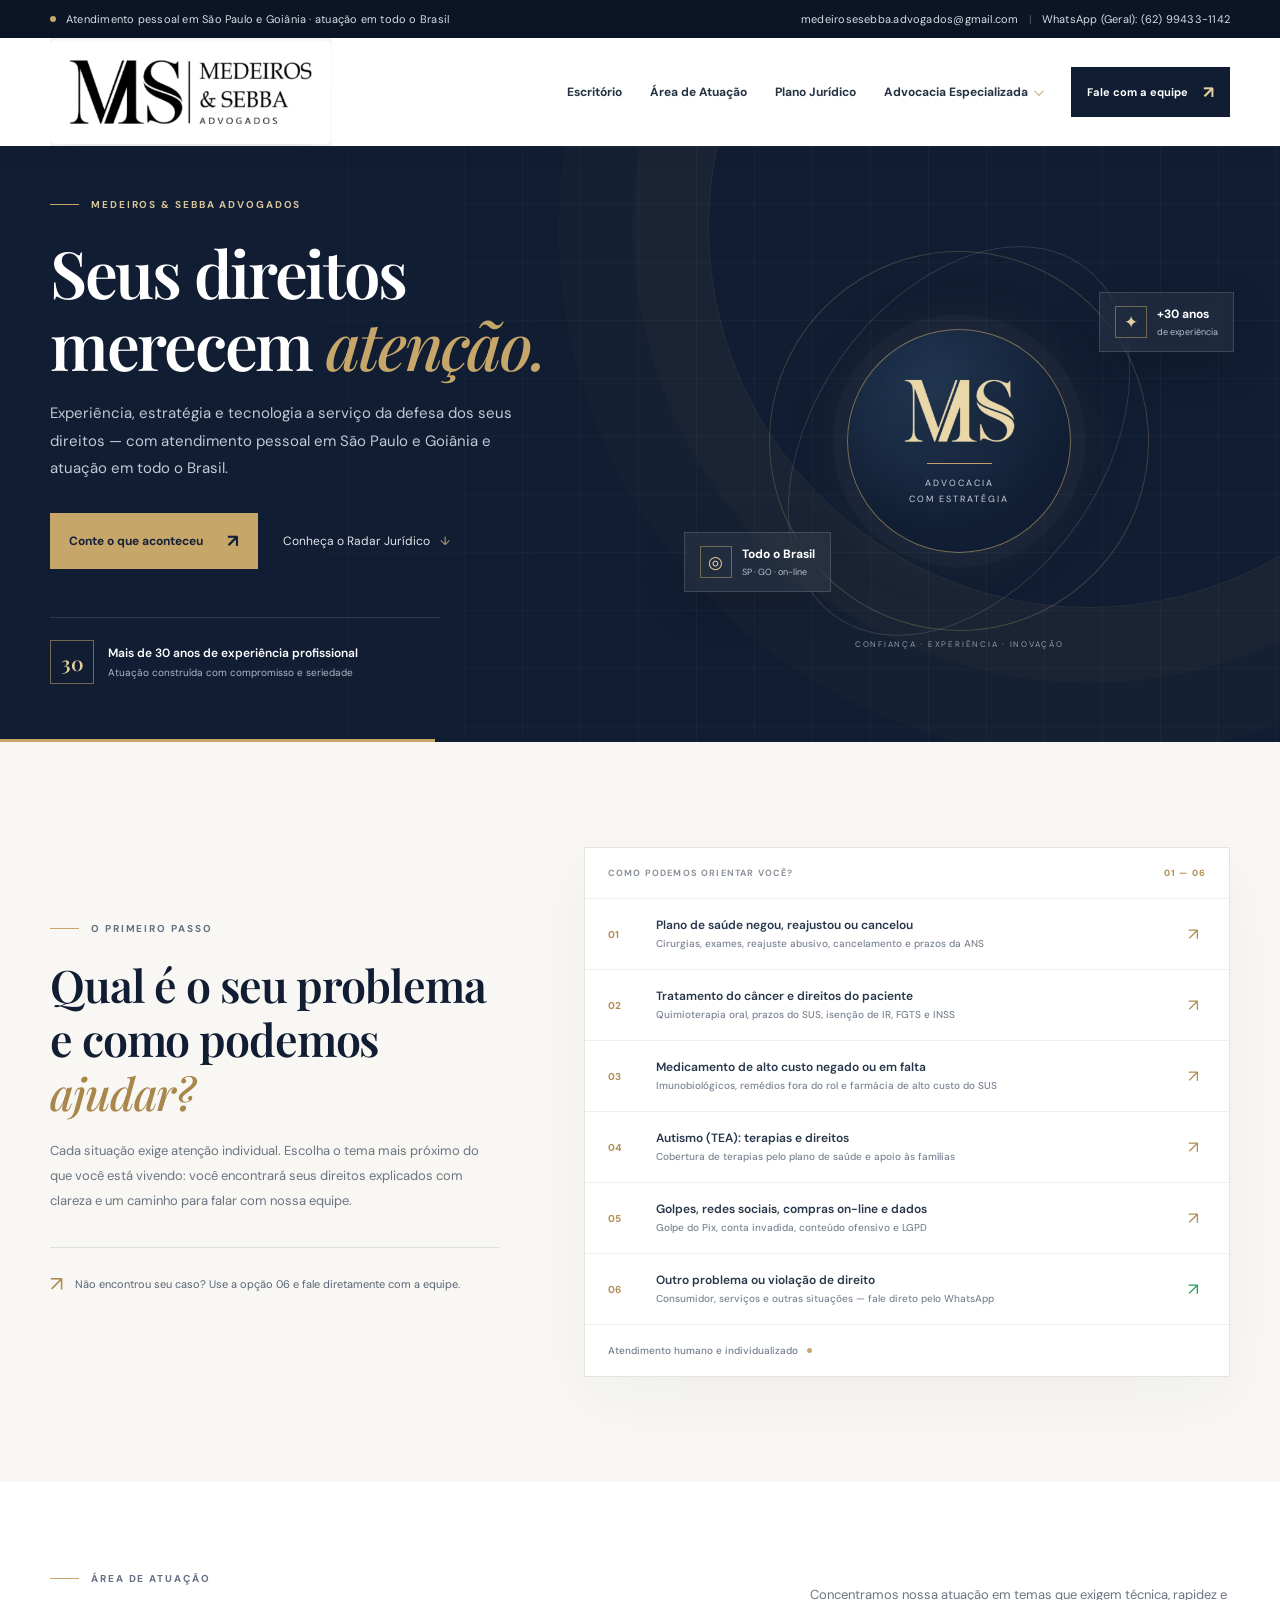
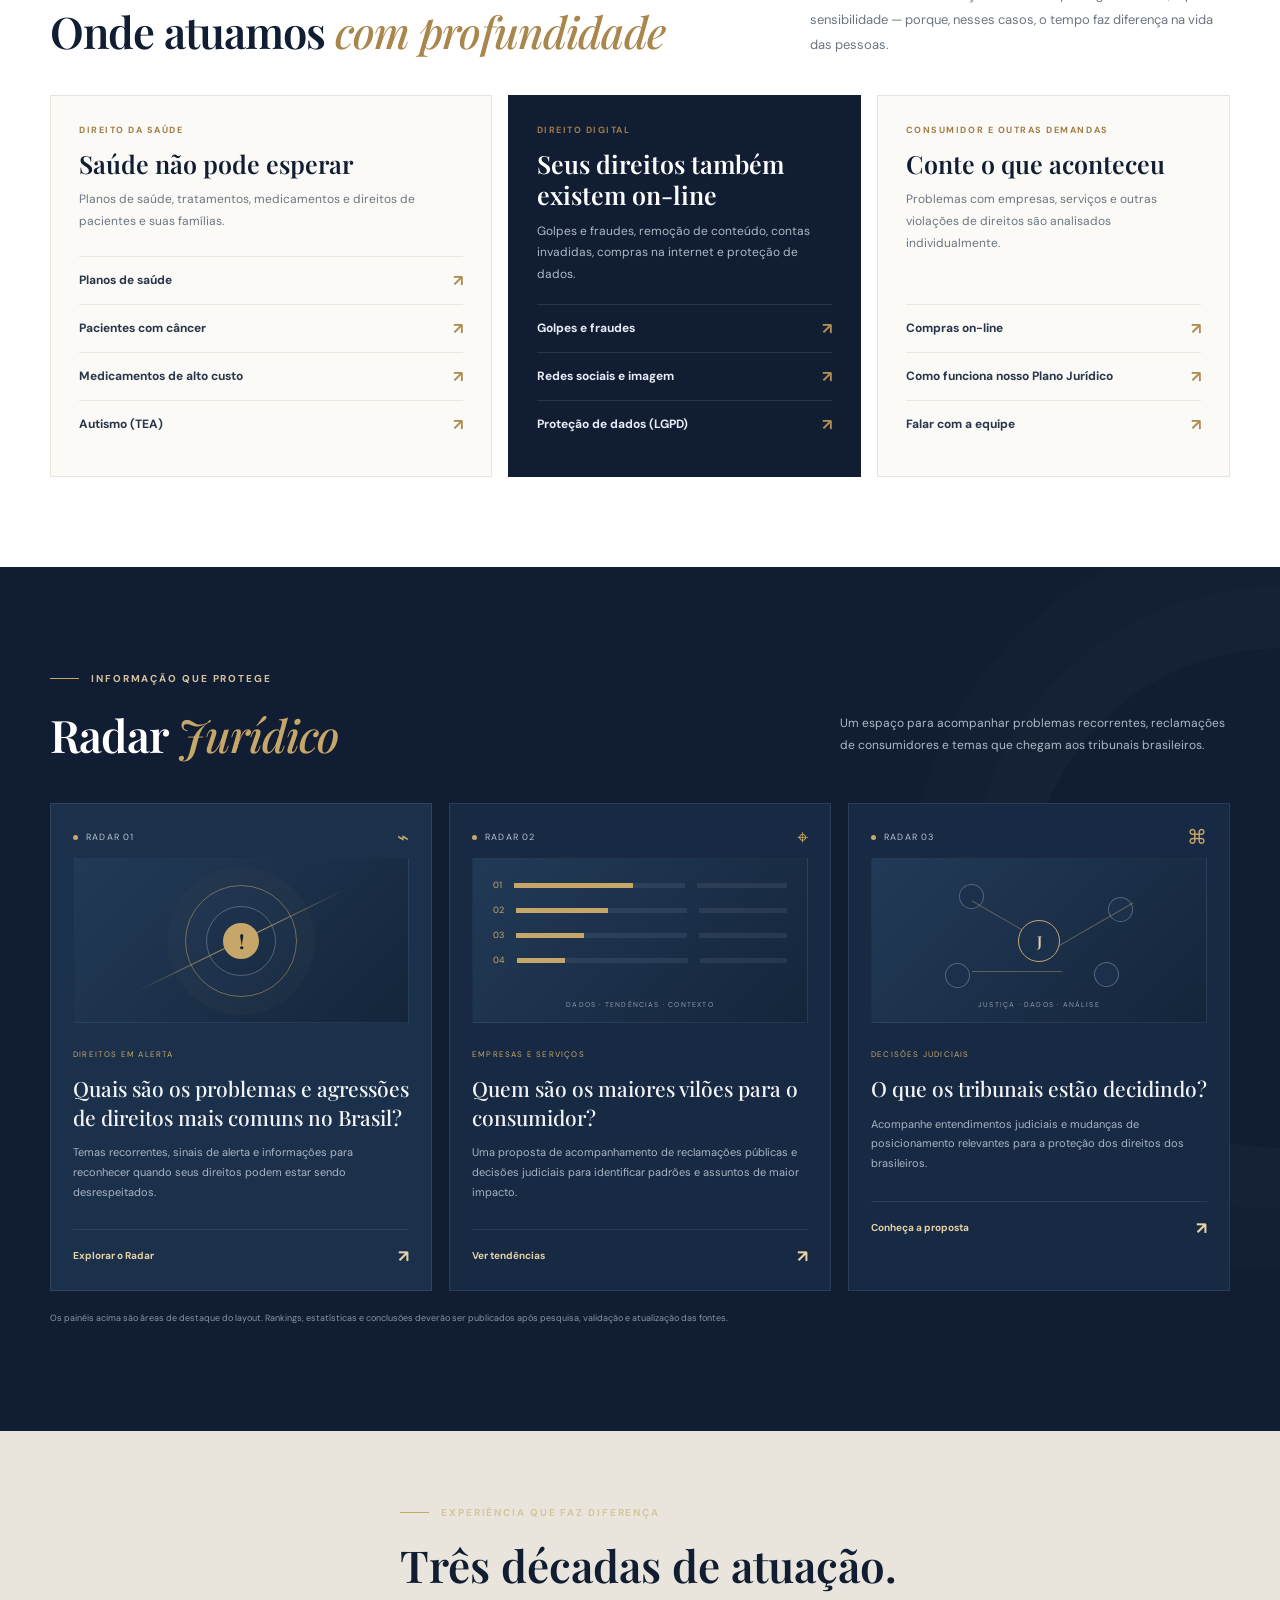
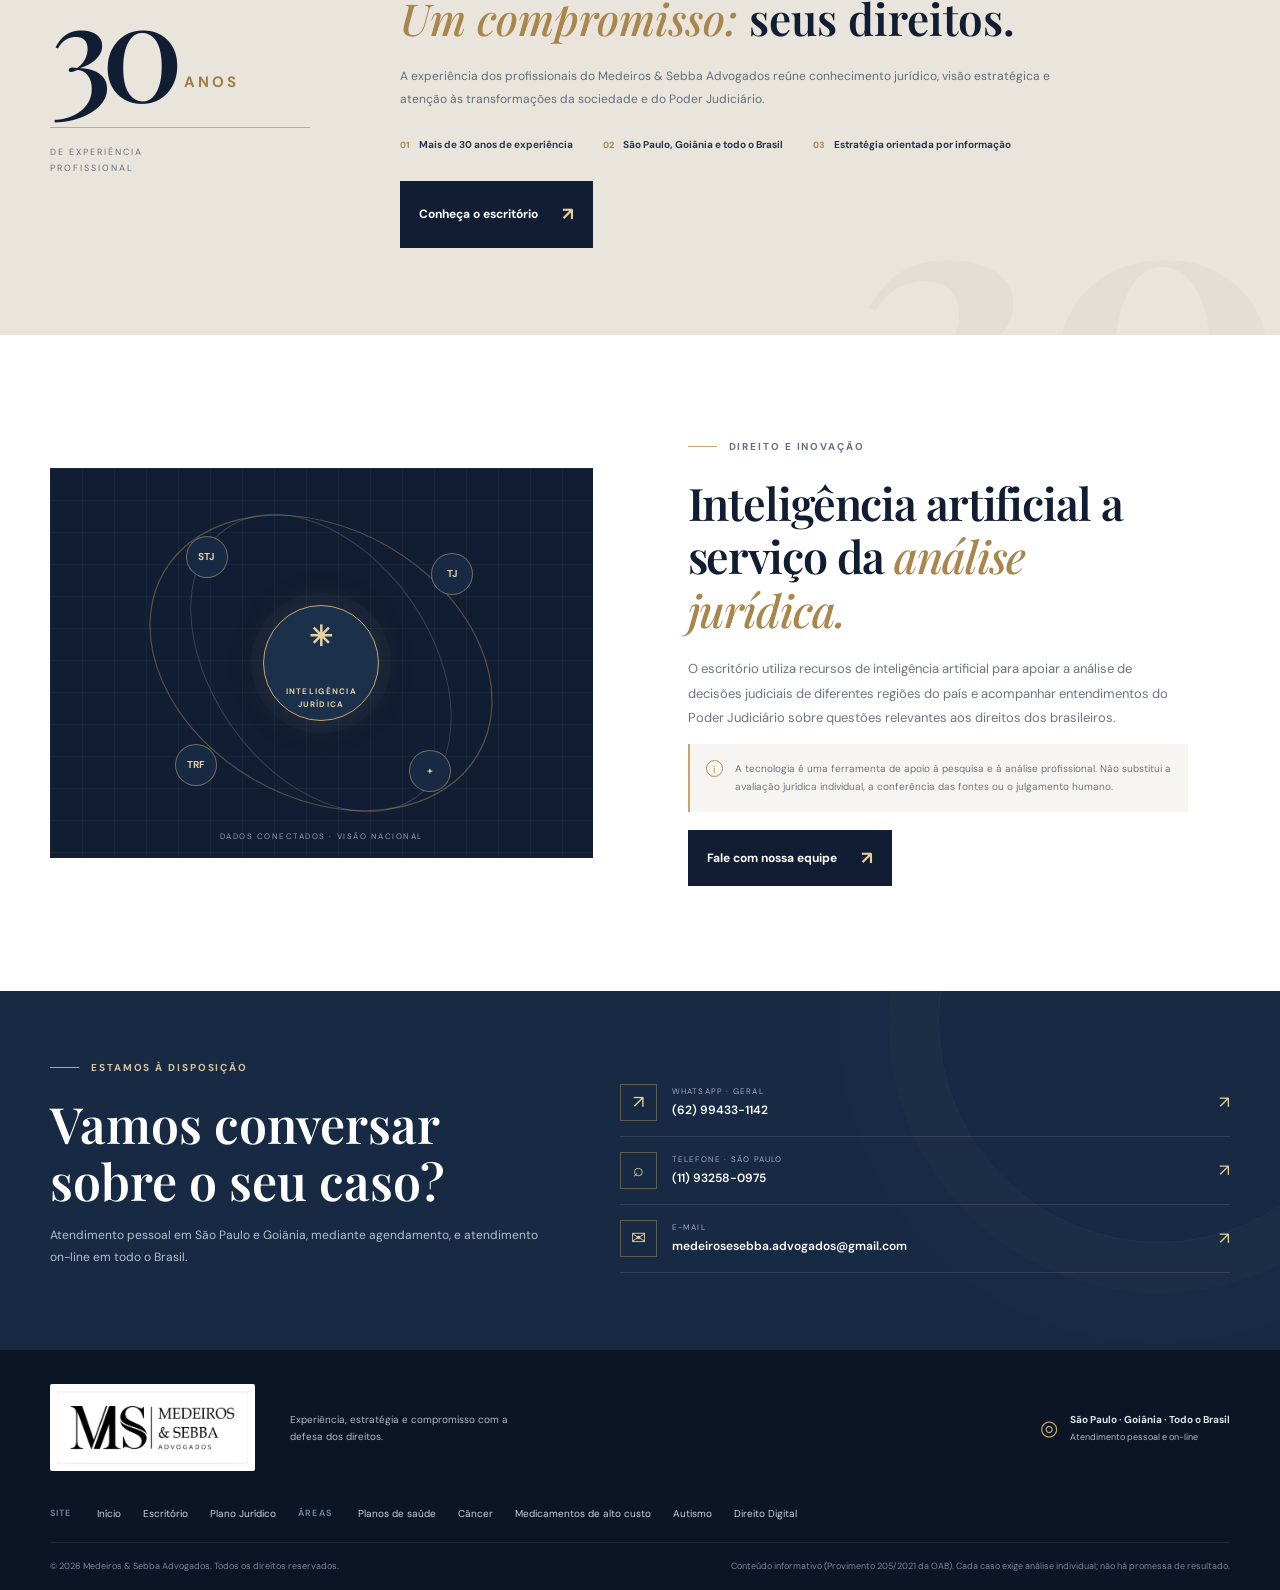
==== commit 76d1f68c: "Atualizando inicial" ====
--- a/index.html
+++ b/index.html
@@ -4,17 +4,19 @@
   <meta charset="UTF-8">
   <meta name="viewport" content="width=device-width, initial-scale=1.0">
   <meta name="theme-color" content="#101d32">
-  <meta name="description" content="Medeiros & Sebba Advogados. Experiência profissional de 30 anos e atendimento em todo o Brasil.">
+  <meta name="description" content="Medeiros & Sebba Advogados. Profissionais com mais de 30 anos de experiência, atendimento pessoal em São Paulo e Goiânia e atuação em todo o Brasil.">
   <title>Medeiros & Sebba Advogados | Defesa dos seus direitos</title>
   <link rel="preconnect" href="https://fonts.googleapis.com">
   <link rel="preconnect" href="https://fonts.gstatic.com" crossorigin>
   <link href="https://fonts.googleapis.com/css2?family=DM+Sans:wght@400;500;600;700&family=Playfair+Display:wght@500;600;700&display=swap" rel="stylesheet">
+  <link rel="icon" href="asset/favicon.png">
+  <link rel="apple-touch-icon" href="asset/apple-touch-icon.png">
   <link rel="stylesheet" href="asset/style.css">
 </head>
 <body>
   <div class="topline">
     <div class="container top-inner">
-      <span><i class="status-dot"></i> Atendimento jurídico em todo o Brasil</span>
+      <span><i class="status-dot"></i> Atendimento pessoal em São Paulo e Goiânia · atuação em todo o Brasil</span>
       <div class="top-contact">
         <a href="mailto:medeirosesebba.advogados@gmail.com">medeirosesebba.advogados@gmail.com</a>
         <span class="top-divider">|</span>
@@ -32,10 +34,21 @@
         <span></span><span></span><span></span>
       </button>
       <nav class="main-nav" id="main-nav" aria-label="Menu principal">
-        <a href="#escritorio">Escritório</a>
-        <a href="#area-atuacao">Área de Atuação</a>
-        <a href="#plano-juridico">Plano Jurídico</a>
-        <a href="#advocacia-especializada">Advocacia Especializada</a>
+        <a href="escritorio/index.html">Escritório</a>
+        <a href="#areas">Área de Atuação</a>
+        <a href="plano-juridico/index.html">Plano Jurídico</a>
+        <div class="nav-drop">
+          <button type="button" aria-expanded="false" aria-haspopup="true">Advocacia Especializada</button>
+          <div class="drop-menu">
+            <div class="drop-group">DIREITO DA SAÚDE</div>
+            <a href="atuacao/saude/plano%20de%20saude/index.html">Planos de saúde <small>negativas e reajustes</small></a>
+            <a href="atuacao/saude/cancer/index.htm">Pacientes com câncer <small>tratamento e benefícios</small></a>
+            <a href="atuacao/saude/medicamento/index.html">Medicamentos de alto custo <small>plano e SUS</small></a>
+            <a href="atuacao/saude/autismo/index.html">Autismo (TEA) <small>terapias e direitos</small></a>
+            <div class="drop-group">DIREITO DIGITAL</div>
+            <a href="atuacao/digital/index.html">Golpes, redes sociais e dados <small>Pix, LGPD, remoção</small></a>
+          </div>
+        </div>
       </nav>
       <a class="header-cta" href="https://wa.me/5562994331142" target="_blank" rel="noopener">
         <span>Fale com a equipe</span><b aria-hidden="true">↗</b>
@@ -50,26 +63,26 @@
         <div class="hero-copy">
           <div class="eyebrow"><span class="eyebrow-line"></span> MEDEIROS &amp; SEBBA ADVOGADOS</div>
           <h1>Seus direitos<br>merecem <em>atenção.</em></h1>
-          <p class="hero-lead">Experiência, estratégia e tecnologia a serviço da defesa dos seus direitos — com atendimento em todo o Brasil.</p>
+          <p class="hero-lead">Experiência, estratégia e tecnologia a serviço da defesa dos seus direitos — com atendimento pessoal em São Paulo e Goiânia e atuação em todo o Brasil.</p>
           <div class="hero-actions">
             <a class="button button-gold" href="#seu-problema">Conte o que aconteceu <span>↗</span></a>
             <a class="text-link" href="#radar">Conheça o Radar Jurídico <span>↓</span></a>
           </div>
           <div class="hero-proof">
             <div class="proof-icon">30</div>
-            <div><strong>30 anos de experiência profissional</strong><small>Atuação construída com compromisso e seriedade</small></div>
+            <div><strong>Mais de 30 anos de experiência profissional</strong><small>Atuação construída com compromisso e seriedade</small></div>
           </div>
         </div>
         <div class="hero-visual" aria-label="Elementos gráficos institucionais">
           <div class="visual-orbit orbit-one"></div>
           <div class="visual-orbit orbit-two"></div>
           <div class="visual-core">
-            <div class="core-mark">M<span>&amp;</span>S</div>
+            <img class="core-mono" src="asset/monograma-ms.png" alt="Monograma Medeiros &amp; Sebba">
             <div class="core-rule"></div>
             <div class="core-label">ADVOCACIA<br>COM ESTRATÉGIA</div>
           </div>
-          <div class="floating-card card-experience"><span class="mini-icon">✦</span><div><strong>30 anos</strong><small>de experiência</small></div></div>
-          <div class="floating-card card-country"><span class="country-icon">◎</span><div><strong>Todo o Brasil</strong><small>Atendimento nacional</small></div></div>
+          <div class="floating-card card-experience"><span class="mini-icon">✦</span><div><strong>+30 anos</strong><small>de experiência</small></div></div>
+          <div class="floating-card card-country"><span class="country-icon">◎</span><div><strong>Todo o Brasil</strong><small>SP · GO · on-line</small></div></div>
           <div class="visual-caption">CONFIANÇA · EXPERIÊNCIA · INOVAÇÃO</div>
         </div>
       </div>
@@ -81,19 +94,62 @@
         <div class="section-intro">
           <div class="eyebrow eyebrow-dark"><span class="eyebrow-line"></span> O PRIMEIRO PASSO</div>
           <h2>Qual é o seu problema<br>e como podemos <em>ajudar?</em></h2>
-          <p>Cada situação exige atenção individual. Escolha o tema mais próximo do que você está vivendo para iniciar uma conversa com nossa equipe.</p>
-          <div class="intro-note"><span class="note-symbol">↗</span><span>Não encontrou seu caso? Você pode entrar em contato diretamente.</span></div>
+          <p>Cada situação exige atenção individual. Escolha o tema mais próximo do que você está vivendo: você encontrará seus direitos explicados com clareza e um caminho para falar com nossa equipe.</p>
+          <div class="intro-note"><span class="note-symbol">↗</span><span>Não encontrou seu caso? Use a opção 06 e fale diretamente com a equipe.</span></div>
         </div>
         <div class="problem-panel">
           <div class="panel-heading"><span>COMO PODEMOS ORIENTAR VOCÊ?</span><span class="panel-count">01 — 06</span></div>
           <div class="problem-options">
-            <a href="https://wa.me/5562994331142?text=Gostaria%20de%20conversar%20sobre%20Direito%20do%20Consumidor" target="_blank" rel="noopener"><span class="option-number">01</span><span class="option-title">Problemas com empresas e consumo</span><span class="option-arrow">↗</span></a>
-            <a href="https://wa.me/5562994331142?text=Gostaria%20de%20orienta%C3%A7%C3%A3o%20sobre%20plano%20de%20sa%C3%BAde" target="_blank" rel="noopener"><span class="option-number">02</span><span class="option-title">Plano de saúde e direitos do paciente</span><span class="option-arrow">↗</span></a>
-            <a href="https://wa.me/5562994331142?text=Gostaria%20de%20conversar%20sobre%20direitos%20e%20benef%C3%ADcios" target="_blank" rel="noopener"><span class="option-number">03</span><span class="option-title">Direitos, benefícios e serviços</span><span class="option-arrow">↗</span></a>
-            <a href="https://wa.me/5562994331142?text=Gostaria%20de%20orienta%C3%A7%C3%A3o%20jur%C3%ADdica%20para%20uma%20situa%C3%A7%C3%A3o%20espec%C3%ADfica" target="_blank" rel="noopener"><span class="option-number">04</span><span class="option-title">Preciso de orientação jurídica</span><span class="option-arrow">↗</span></a>
-            <a href="https://wa.me/5562994331142?text=Gostaria%20de%20falar%20com%20a%20equipe%20sobre%20outro%20assunto" target="_blank" rel="noopener"><span class="option-number">05</span><span class="option-title">Outro problema ou violação de direito</span><span class="option-arrow">↗</span></a>
+            <a href="atuacao/saude/plano%20de%20saude/index.html"><span class="option-number">01</span><span class="option-title">Plano de saúde negou, reajustou ou cancelou<small>Cirurgias, exames, reajuste abusivo, cancelamento e prazos da ANS</small></span><span class="option-arrow">↗</span></a>
+            <a href="atuacao/saude/cancer/index.htm"><span class="option-number">02</span><span class="option-title">Tratamento do câncer e direitos do paciente<small>Quimioterapia oral, prazos do SUS, isenção de IR, FGTS e INSS</small></span><span class="option-arrow">↗</span></a>
+            <a href="atuacao/saude/medicamento/index.html"><span class="option-number">03</span><span class="option-title">Medicamento de alto custo negado ou em falta<small>Imunobiológicos, remédios fora do rol e farmácia de alto custo do SUS</small></span><span class="option-arrow">↗</span></a>
+            <a href="atuacao/saude/autismo/index.html"><span class="option-number">04</span><span class="option-title">Autismo (TEA): terapias e direitos<small>Cobertura de terapias pelo plano de saúde e apoio às famílias</small></span><span class="option-arrow">↗</span></a>
+            <a href="atuacao/digital/index.html"><span class="option-number">05</span><span class="option-title">Golpes, redes sociais, compras on-line e dados<small>Golpe do Pix, conta invadida, conteúdo ofensivo e LGPD</small></span><span class="option-arrow">↗</span></a>
+            <a class="is-whats" href="https://wa.me/5562994331142?text=Ol%C3%A1!%20Vim%20pelo%20site%20e%20gostaria%20de%20falar%20sobre%20outro%20assunto." target="_blank" rel="noopener"><span class="option-number">06</span><span class="option-title">Outro problema ou violação de direito<small>Consumidor, serviços e outras situações — fale direto pelo WhatsApp</small></span><span class="option-arrow">↗</span></a>
           </div>
           <div class="panel-footer"><span>Atendimento humano e individualizado</span><span class="panel-footer-dot"></span></div>
+        </div>
+      </div>
+    </section>
+
+    <section class="areas-section" id="areas">
+      <div class="container">
+        <div class="areas-head">
+          <div><div class="eyebrow eyebrow-dark"><span class="eyebrow-line"></span> ÁREA DE ATUAÇÃO</div><h2>Onde atuamos <em>com profundidade</em></h2></div>
+          <p>Concentramos nossa atuação em temas que exigem técnica, rapidez e sensibilidade — porque, nesses casos, o tempo faz diferença na vida das pessoas.</p>
+        </div>
+        <div class="areas-grid">
+          <div class="area-box">
+            <span class="area-kicker">DIREITO DA SAÚDE</span>
+            <h3>Saúde não pode esperar</h3>
+            <p>Planos de saúde, tratamentos, medicamentos e direitos de pacientes e suas famílias.</p>
+            <div class="area-links">
+              <a href="atuacao/saude/plano%20de%20saude/index.html">Planos de saúde <span>↗</span></a>
+              <a href="atuacao/saude/cancer/index.htm">Pacientes com câncer <span>↗</span></a>
+              <a href="atuacao/saude/medicamento/index.html">Medicamentos de alto custo <span>↗</span></a>
+              <a href="atuacao/saude/autismo/index.html">Autismo (TEA) <span>↗</span></a>
+            </div>
+          </div>
+          <div class="area-box dark">
+            <span class="area-kicker">DIREITO DIGITAL</span>
+            <h3>Seus direitos também existem on-line</h3>
+            <p>Golpes e fraudes, remoção de conteúdo, contas invadidas, compras na internet e proteção de dados.</p>
+            <div class="area-links">
+              <a href="atuacao/digital/index.html#golpes">Golpes e fraudes <span>↗</span></a>
+              <a href="atuacao/digital/index.html#redes">Redes sociais e imagem <span>↗</span></a>
+              <a href="atuacao/digital/index.html#dados">Proteção de dados (LGPD) <span>↗</span></a>
+            </div>
+          </div>
+          <div class="area-box">
+            <span class="area-kicker">CONSUMIDOR E OUTRAS DEMANDAS</span>
+            <h3>Conte o que aconteceu</h3>
+            <p>Problemas com empresas, serviços e outras violações de direitos são analisados individualmente.</p>
+            <div class="area-links">
+              <a href="atuacao/digital/index.html#compras">Compras on-line <span>↗</span></a>
+              <a href="plano-juridico/index.html">Como funciona nosso Plano Jurídico <span>↗</span></a>
+              <a href="https://wa.me/5562994331142?text=Ol%C3%A1!%20Gostaria%20de%20orienta%C3%A7%C3%A3o%20jur%C3%ADdica." target="_blank" rel="noopener">Falar com a equipe <span>↗</span></a>
+            </div>
+          </div>
         </div>
       </div>
     </section>
@@ -128,7 +184,7 @@
     <section class="experience-section">
       <div class="container experience-layout">
         <div class="experience-number"><span class="number-30">30</span><span class="number-years">ANOS</span><span class="number-line"></span><span class="number-caption">DE EXPERIÊNCIA<br>PROFISSIONAL</span></div>
-        <div class="experience-copy"><div class="eyebrow"><span class="eyebrow-line"></span> EXPERIÊNCIA QUE FAZ DIFERENÇA</div><h2>Três décadas de atuação.<br><em>Um compromisso:</em> seus direitos.</h2><p>A experiência dos profissionais do Medeiros &amp; Sebba Advogados reúne conhecimento jurídico, visão estratégica e atenção às transformações da sociedade e do Poder Judiciário.</p><div class="experience-points"><div><span>01</span><b>Experiência profissional</b></div><div><span>02</span><b>Atendimento em todo o Brasil</b></div><div><span>03</span><b>Estratégia orientada por informação</b></div></div></div>
+        <div class="experience-copy"><div class="eyebrow"><span class="eyebrow-line"></span> EXPERIÊNCIA QUE FAZ DIFERENÇA</div><h2>Três décadas de atuação.<br><em>Um compromisso:</em> seus direitos.</h2><p>A experiência dos profissionais do Medeiros &amp; Sebba Advogados reúne conhecimento jurídico, visão estratégica e atenção às transformações da sociedade e do Poder Judiciário.</p><div class="experience-points"><div><span>01</span><b>Mais de 30 anos de experiência</b></div><div><span>02</span><b>São Paulo, Goiânia e todo o Brasil</b></div><div><span>03</span><b>Estratégia orientada por informação</b></div></div><p style="margin-top:22px"><a class="button button-dark" href="escritorio/index.html">Conheça o escritório <span>↗</span></a></p></div>
       </div>
     </section>
 
@@ -146,17 +202,20 @@
 
     <section class="contact-section" id="contato">
       <div class="container contact-layout">
-        <div><div class="eyebrow"><span class="eyebrow-line"></span> ESTAMOS À DISPOSIÇÃO</div><h2>Vamos conversar<br>sobre o seu caso?</h2><p>Entre em contato com nossa equipe. Atendimento em todo o Brasil.</p></div>
+        <div><div class="eyebrow"><span class="eyebrow-line"></span> ESTAMOS À DISPOSIÇÃO</div><h2>Vamos conversar<br>sobre o seu caso?</h2><p>Atendimento pessoal em São Paulo e Goiânia, mediante agendamento, e atendimento on-line em todo o Brasil.</p></div>
         <div class="contact-actions"><a class="contact-method" href="https://wa.me/5562994331142" target="_blank" rel="noopener"><span class="method-icon">↗</span><span><small>WHATSAPP · GERAL</small><strong>(62) 99433-1142</strong></span><b>↗</b></a><a class="contact-method" href="tel:+5511932580975"><span class="method-icon">⌕</span><span><small>TELEFONE · SÃO PAULO</small><strong>(11) 93258-0975</strong></span><b>↗</b></a><a class="contact-method" href="mailto:medeirosesebba.advogados@gmail.com"><span class="method-icon">✉</span><span><small>E-MAIL</small><strong>medeirosesebba.advogados@gmail.com</strong></span><b>↗</b></a></div>
       </div>
     </section>
   </main>
 
   <footer class="site-footer">
-    <div class="container footer-main"><a class="footer-brand" href="#inicio"><img src="asset/logo-medeiros-sebba.png" alt="Medeiros & Sebba Advogados"></a><p>Experiência, estratégia e compromisso com a defesa dos direitos.</p><div class="footer-location"><span class="location-mark">◎</span><span><b>Atendimento em todo o Brasil</b><small>Presença jurídica com alcance nacional</small></span></div></div>
-    <div class="container footer-bottom"><span>© <span id="current-year">2026</span> Medeiros &amp; Sebba Advogados. Todos os direitos reservados.</span><span>Conteúdo institucional. Cada caso exige análise individual.</span></div>
+    <div class="container footer-main"><a class="footer-brand" href="#inicio"><img src="asset/logo-medeiros-sebba.png" alt="Medeiros & Sebba Advogados"></a><p>Experiência, estratégia e compromisso com a defesa dos direitos.</p><div class="footer-location"><span class="location-mark">◎</span><span><b>São Paulo · Goiânia · Todo o Brasil</b><small>Atendimento pessoal e on-line</small></span></div></div>
+    <div class="container footer-links">
+      <b>SITE</b><a href="index.html">Início</a><a href="escritorio/index.html">Escritório</a><a href="plano-juridico/index.html">Plano Jurídico</a>
+      <b>ÁREAS</b><a href="atuacao/saude/plano%20de%20saude/index.html">Planos de saúde</a><a href="atuacao/saude/cancer/index.htm">Câncer</a><a href="atuacao/saude/medicamento/index.html">Medicamentos de alto custo</a><a href="atuacao/saude/autismo/index.html">Autismo</a><a href="atuacao/digital/index.html">Direito Digital</a>
+    </div>
+    <div class="container footer-bottom"><span>© <span id="current-year">2026</span> Medeiros &amp; Sebba Advogados. Todos os direitos reservados.</span><span>Conteúdo informativo (Provimento 205/2021 da OAB). Cada caso exige análise individual; não há promessa de resultado.</span></div>
   </footer>
-
   <script src="asset/script.js"></script>
 </body>
 </html>
--- a/asset/style.css
+++ b/asset/style.css
@@ -12,3 +12,214 @@
 @media(max-width:850px){.top-inner{justify-content:center}.top-inner>span{display:none}.top-contact{flex-wrap:wrap;justify-content:center}.header-inner{min-height:78px;flex-wrap:wrap;gap:12px}.brand{width:220px}.menu-toggle{display:block;margin-left:auto}.header-cta{display:none}.main-nav{display:none;order:4;flex-basis:100%;margin:0;padding:8px 0 17px;align-items:stretch;gap:0;flex-direction:column}.main-nav.is-open{display:flex}.main-nav a{padding:13px 3px;border-top:1px solid #ececea;font-size:12px}.main-nav a:after{display:none}.hero-layout{grid-template-columns:1fr;gap:15px;padding-top:65px}.hero-copy{max-width:620px}.hero-visual{min-height:350px;transform:none}.orbit-one{width:310px;height:310px}.orbit-two{height:340px;width:230px}.visual-core{width:190px;height:190px}.core-mark{font-size:47px}.card-experience{right:8%}.card-country{left:7%}.problem-layout{grid-template-columns:1fr;gap:40px}.section-intro>p{max-width:600px}.radar-heading{align-items:flex-start;flex-direction:column;gap:20px}.radar-cards{grid-template-columns:1fr 1fr}.radar-card:last-child{grid-column:1/-1;display:grid;grid-template-columns:1fr 1fr;align-items:center}.radar-card:last-child .radar-card-top{grid-column:1/-1}.radar-card:last-child .radar-art{grid-row:2;margin-bottom:22px}.radar-card:last-child .radar-card-content{grid-row:2}.experience-layout{grid-template-columns:200px 1fr;gap:35px}.number-30{font-size:105px}.number-years{font-size:12px}.experience-points{gap:15px;flex-direction:column}.technology-layout{grid-template-columns:1fr;gap:40px}.technology-visual{min-height:350px}.contact-layout{grid-template-columns:1fr;gap:28px}}
 @media(max-width:560px){.container{width:min(100% - 34px,1180px)}.topline{font-size:9px}.top-inner{min-height:34px}.top-contact{gap:6px}.top-contact a:first-child{display:none}.top-divider{display:none}.header-inner{min-height:72px}.brand{width:190px}.hero-layout{padding-top:48px;padding-bottom:35px}.hero h1{font-size:47px}.hero-lead{font-size:13px}.hero-actions{align-items:flex-start;flex-direction:column;gap:18px}.hero-proof{margin-top:34px}.hero-visual{min-height:300px;margin-top:5px}.orbit-one{width:260px;height:260px}.orbit-two{height:290px;width:200px}.visual-core{width:165px;height:165px}.core-mark{font-size:40px}.card-experience{top:23px;right:0}.card-country{bottom:36px;left:0}.floating-card{padding:9px 10px}.floating-card strong{font-size:10px}.floating-card small{font-size:8px}.mini-icon,.country-icon{width:26px;height:26px}.visual-caption{font-size:6px;letter-spacing:.14em}.section-pad{padding:70px 0}.section-intro h2,.radar-heading h2,.technology-copy h2{font-size:35px}.problem-options a{padding:16px 14px;grid-template-columns:25px 1fr 15px;gap:8px}.option-title{font-size:11px}.panel-heading,.panel-footer{padding:16px}.radar-cards{grid-template-columns:1fr}.radar-card:last-child{grid-column:auto;display:block}.radar-card:last-child .radar-card-top{grid-column:auto}.radar-card:last-child .radar-art{margin-bottom:18px}.radar-card:last-child .radar-card-content{grid-row:auto}.radar-card-content p{min-height:0}.experience-section{padding:60px 0}.experience-layout{grid-template-columns:1fr;gap:32px}.experience-number{max-width:230px}.number-30{font-size:100px}.experience-copy h2{font-size:34px}.experience-points{gap:13px}.technology-visual{min-height:300px}.tech-orbit{width:220px;height:220px}.tech-orbit-b{height:275px;width:180px}.tech-core{width:100px;height:100px}.tech-node-one{left:16%}.tech-node-two{right:14%}.tech-node-three{left:15%}.tech-node-four{right:16%}.tech-caption{font-size:6px}.contact-section{padding:58px 0}.contact-layout h2{font-size:39px}.contact-method strong{font-size:10px}.footer-main{align-items:flex-start;flex-direction:column;gap:18px}.footer-brand{width:180px}.footer-location{margin-left:0}.footer-bottom{flex-direction:column;gap:8px;line-height:1.6}.hero:after{right:-440px}.radar-heading>p{font-size:11px}}
 @media(prefers-reduced-motion:reduce){html{scroll-behavior:auto}*,*:before,*:after{transition:none!important}}
+
+/* =====================================================================
+   ATUALIZAÇÃO 10/2026 — monograma, menu suspenso, áreas, páginas internas
+   ===================================================================== */
+/* Monograma central (substitui o antigo "M&S" em texto) */
+.core-mono{width:116px;height:auto;display:block;filter:drop-shadow(0 6px 18px rgba(0,0,0,.35))}
+.visual-core .core-rule{margin:16px 0 12px}
+@media(max-width:850px){.core-mono{width:98px}}
+@media(max-width:560px){.core-mono{width:84px}}
+
+/* Menu suspenso "Advocacia Especializada" */
+.nav-drop{position:relative}
+.nav-drop>button{font:inherit;font-size:12px;font-weight:700;color:#263344;background:none;border:0;padding:13px 0;cursor:pointer;display:flex;align-items:center;gap:6px;white-space:nowrap}
+.nav-drop>button:after{content:"";width:6px;height:6px;border-right:1.5px solid var(--gold);border-bottom:1.5px solid var(--gold);transform:rotate(45deg) translateY(-2px);transition:transform .2s}
+.nav-drop.is-open>button:after{transform:rotate(-135deg)}
+.drop-menu{position:absolute;top:100%;right:-20px;min-width:330px;background:#fff;border:1px solid var(--line);box-shadow:0 22px 50px #101d3221;padding:10px;display:none;z-index:60}
+.nav-drop:hover .drop-menu,.nav-drop.is-open .drop-menu,.nav-drop:focus-within .drop-menu{display:block}
+.drop-group{padding:6px 8px 4px;font-size:9px;letter-spacing:.16em;color:#a07d45;font-weight:700}
+.drop-menu a{display:flex!important;justify-content:space-between;gap:12px;padding:11px 10px!important;font-size:12px!important;border-radius:2px}
+.drop-menu a:after{display:none!important}
+.drop-menu a:hover{background:#f6f3ea}
+.drop-menu a small{color:#8a93a0;font-weight:500;font-size:10px}
+.main-nav a.is-current{color:#a07d45}
+@media(max-width:850px){
+  .nav-drop>button{width:100%;justify-content:space-between;padding:13px 3px;border-top:1px solid #ececea}
+  .drop-menu{position:static;display:none;box-shadow:none;border:0;min-width:0;padding:0 0 8px 8px}
+  .nav-drop.is-open .drop-menu{display:block}
+  .nav-drop:hover .drop-menu{display:none}.nav-drop.is-open:hover .drop-menu{display:block}
+}
+
+/* Painel "Como podemos orientar você?" com descrição */
+.option-title small{display:block;font-size:10px;font-weight:500;color:#7a8492;margin-top:3px;line-height:1.5}
+.problem-options a.is-whats .option-arrow{color:#2a9d62}
+
+/* Seção Áreas de atuação (home) */
+.areas-section{background:#fff;padding:90px 0}
+.areas-head{display:flex;justify-content:space-between;align-items:flex-end;gap:40px;margin-bottom:38px}
+.areas-head h2{font:600 clamp(32px,3.4vw,44px)/1.2 var(--serif);color:var(--navy);margin:20px 0 0;letter-spacing:-.02em}
+.areas-head h2 em{color:#a9864c;font-weight:500}
+.areas-head p{max-width:420px;color:#6b7581;font-size:13px;line-height:1.9;margin:0}
+.areas-grid{display:grid;grid-template-columns:1.25fr 1fr 1fr;gap:16px}
+.area-box{border:1px solid #e7e4dc;background:#fbfaf7;padding:28px;display:flex;flex-direction:column;transition:border-color .25s,transform .25s}
+.area-box:hover{border-color:#c7a66a;transform:translateY(-3px)}
+.area-box .area-kicker{font-size:9px;letter-spacing:.17em;font-weight:700;color:#a07d45}
+.area-box h3{font:600 25px/1.25 var(--serif);color:var(--navy);margin:12px 0 10px}
+.area-box p{color:#6b7581;font-size:12px;line-height:1.8;margin:0 0 18px}
+.area-links{display:grid;gap:0;margin-top:auto}
+.area-links a{display:flex;justify-content:space-between;align-items:center;padding:13px 0;border-top:1px solid #ebe8e0;font-size:12px;font-weight:700;color:#27364a}
+.area-links a span{color:#b08d52;font-size:16px;transition:transform .2s}
+.area-links a:hover span{transform:translate(3px,-3px)}
+.area-box.dark{background:var(--navy);border-color:var(--navy);color:#fff}
+.area-box.dark h3{color:#fff}.area-box.dark p{color:#aeb9c7}.area-box.dark .area-links a{color:#e9edf3;border-color:#ffffff1c}
+@media(max-width:900px){.areas-grid{grid-template-columns:1fr}.areas-head{flex-direction:column;align-items:flex-start;gap:16px}}
+@media(max-width:560px){.areas-section{padding:66px 0}.area-box{padding:22px}}
+
+/* ===== Páginas internas (Escritório, Plano Jurídico) ===== */
+.page-hero{position:relative;overflow:hidden;background:var(--navy);color:#fff;padding:78px 0 70px}
+.page-hero .hero-grid{opacity:.9}
+.page-hero:after{content:"";position:absolute;right:-220px;top:-260px;width:620px;height:620px;border:1px solid #c7a66a20;border-radius:50%;box-shadow:0 0 0 70px #c7a66a08,0 0 0 140px #c7a66a05;pointer-events:none}
+.page-hero .container{position:relative;z-index:1;display:grid;grid-template-columns:1.2fr .8fr;gap:40px;align-items:center}
+.crumbs{font-size:10px;letter-spacing:.12em;color:#9fabbb;margin-bottom:22px}
+.crumbs a{color:#d8c49b}.crumbs span{margin:0 8px;color:#5d6b80}
+.page-hero h1{font:600 clamp(40px,4.6vw,60px)/1.1 var(--serif);letter-spacing:-.03em;margin:18px 0 18px}
+.page-hero h1 em{color:var(--gold);font-weight:500}
+.page-hero .lead{color:#c0cad6;font-size:15px;line-height:1.85;max-width:560px;margin:0}
+.page-hero .seal{justify-self:end;width:230px;height:230px;border-radius:50%;border:1px solid #c7a66a90;background:radial-gradient(circle at 40% 30%,#243a56,#101d32 68%);box-shadow:0 0 0 15px #ffffff05,0 0 70px #c7a66a18;display:flex;flex-direction:column;align-items:center;justify-content:center;text-align:center}
+.page-hero .seal img{width:104px}
+.page-hero .seal b{font:500 44px/1 var(--serif);color:var(--gold-light);margin-top:4px}
+.page-hero .seal small{font-size:9px;letter-spacing:.2em;color:#cbd2dc;margin-top:8px;line-height:1.6}
+@media(max-width:850px){.page-hero .container{grid-template-columns:1fr}.page-hero .seal{justify-self:start;width:170px;height:170px}.page-hero .seal img{width:78px}.page-hero .seal b{font-size:32px}}
+@media(max-width:560px){.page-hero{padding:56px 0 50px}.page-hero h1{font-size:38px}.page-hero .lead{font-size:13px}}
+
+.block{padding:95px 0}.block.paper{background:#f8f7f3}.block.white{background:#fff}.block.sand{background:#e9e5dc}.block.navy{background:var(--navy);color:#fff}
+.block-head{max-width:720px;margin:0 0 42px}
+.block-head.center{margin-inline:auto;text-align:center}
+.block-head.center .eyebrow{justify-content:center}
+.block-head h2{font:600 clamp(32px,3.4vw,44px)/1.2 var(--serif);color:var(--navy);margin:20px 0 14px;letter-spacing:-.02em}
+.block.navy .block-head h2{color:#fff}
+.block-head h2 em{color:#a9864c;font-weight:500}
+.block.navy .block-head h2 em{color:var(--gold)}
+.block-head p{color:#6b7581;font-size:13px;line-height:1.9;margin:0}
+.block.navy .block-head p{color:#aeb9c7}
+@media(max-width:560px){.block{padding:66px 0}.block-head h2{font-size:32px}}
+
+/* cards do Plano Jurídico */
+.plan-grid{display:grid;grid-template-columns:repeat(3,1fr);gap:16px}
+.plan-card{background:#fff;border:1px solid #e7e4dc;padding:28px 26px;position:relative;transition:transform .25s,border-color .25s,box-shadow .25s}
+.plan-card:hover{transform:translateY(-4px);border-color:#c7a66a;box-shadow:0 22px 50px #101d3212}
+.plan-card .pc-num{position:absolute;top:22px;right:24px;font:600 13px var(--serif);color:#c7a66a}
+.plan-card .pc-icon{width:48px;height:48px;border:1px solid #c7a66a80;display:grid;place-items:center;color:#a07d45;margin-bottom:18px}
+.plan-card .pc-icon svg{width:24px;height:24px}
+.plan-card h3{font:600 22px/1.3 var(--serif);color:var(--navy);margin:0 0 10px}
+.plan-card p{color:#6b7581;font-size:12px;line-height:1.85;margin:0 0 16px}
+.plan-card ul{list-style:none;margin:0;padding:14px 0 0;border-top:1px solid #efece5;display:grid;gap:8px}
+.plan-card li{display:flex;gap:10px;font-size:12px;font-weight:600;color:#27364a}
+.plan-card li:before{content:"";flex:none;width:6px;height:6px;margin-top:6px;background:var(--gold);border-radius:50%}
+@media(max-width:980px){.plan-grid{grid-template-columns:1fr 1fr}}
+@media(max-width:620px){.plan-grid{grid-template-columns:1fr}}
+
+/* trilha (etapas) */
+.trail{display:grid;grid-template-columns:repeat(5,1fr);gap:0;border-top:1px solid #ffffff22}
+.trail-step{padding:26px 20px 0 0;position:relative}
+.trail-step:before{content:"";position:absolute;top:-5px;left:0;width:9px;height:9px;border-radius:50%;background:var(--gold)}
+.trail-step span{font:600 34px var(--serif);color:var(--gold-light)}
+.trail-step h3{font-size:14px;margin:8px 0 8px;color:#fff}
+.trail-step p{color:#aeb9c7;font-size:12px;line-height:1.8;margin:0}
+@media(max-width:900px){.trail{grid-template-columns:1fr 1fr;row-gap:30px}}
+@media(max-width:560px){.trail{grid-template-columns:1fr;border-top:0;border-left:1px solid #ffffff22;padding-left:20px}.trail-step{padding:0 0 4px}.trail-step:before{left:-25px;top:12px}}
+
+/* áreas em cards com link (plano jurídico) */
+.theme-grid{display:grid;grid-template-columns:repeat(5,1fr);gap:12px}
+.theme-card{display:flex;flex-direction:column;justify-content:space-between;min-height:190px;padding:22px;background:#172943;border:1px solid #ffffff17;color:#fff;transition:transform .25s,border-color .25s}
+.theme-card:hover{transform:translateY(-4px);border-color:#c7a66a7a}
+.theme-card small{font-size:9px;letter-spacing:.16em;color:var(--gold)}
+.theme-card h3{font:500 20px/1.3 var(--serif);margin:10px 0}
+.theme-card p{color:#aab5c4;font-size:11px;line-height:1.7;margin:0}
+.theme-card b{margin-top:16px;display:flex;justify-content:space-between;color:#e6d2a7;font-size:10px;padding-top:12px;border-top:1px solid #ffffff17}
+@media(max-width:1050px){.theme-grid{grid-template-columns:repeat(3,1fr)}}
+@media(max-width:700px){.theme-grid{grid-template-columns:1fr 1fr}}
+@media(max-width:460px){.theme-grid{grid-template-columns:1fr}.theme-card{min-height:0}}
+
+/* diferenciais */
+.why{display:grid;grid-template-columns:repeat(3,1fr);gap:0;border:1px solid #e1ddd2;background:#fff}
+.why>div{padding:30px 28px;border-right:1px solid #e1ddd2}
+.why>div:last-child{border-right:0}
+.why span{font:600 15px var(--serif);color:#a07d45}
+.why h3{font:600 22px/1.3 var(--serif);color:var(--navy);margin:10px 0}
+.why p{color:#6b7581;font-size:12px;line-height:1.85;margin:0}
+@media(max-width:850px){.why{grid-template-columns:1fr}.why>div{border-right:0;border-bottom:1px solid #e1ddd2}.why>div:last-child{border-bottom:0}}
+
+/* faixa CTA */
+.cta-band{background:var(--gold);color:var(--navy);padding:44px 0}
+.cta-band .container{display:flex;justify-content:space-between;align-items:center;gap:30px}
+.cta-band h2{font:600 clamp(24px,2.6vw,32px)/1.25 var(--serif);margin:0}
+.cta-band p{margin:6px 0 0;font-size:13px;color:#2a3850}
+.cta-band .button{background:var(--navy);color:#fff;flex:none}
+.cta-band .button span{color:var(--gold-light)}
+@media(max-width:760px){.cta-band .container{flex-direction:column;align-items:flex-start}}
+
+/* últimas postagens */
+.post-cats{display:flex;flex-wrap:wrap;gap:8px;margin-bottom:24px}
+.post-cats button{font:inherit;font-size:11px;font-weight:700;padding:9px 14px;border:1px solid #ddd8cc;background:#fff;color:#27364a;cursor:pointer}
+.post-cats button.is-active{background:var(--navy);border-color:var(--navy);color:#fff}
+.posts-grid{display:grid;grid-template-columns:repeat(3,1fr);gap:16px}
+.post-card{background:#fff;border:1px solid #e7e4dc;display:flex;flex-direction:column;transition:transform .25s,border-color .25s}
+.post-card:hover{transform:translateY(-4px);border-color:#c7a66a}
+.post-card .thumb{aspect-ratio:16/9;background:linear-gradient(135deg,#223a57,#101d32);display:grid;place-items:center;overflow:hidden}
+.post-card .thumb img{width:100%;height:100%;object-fit:cover}
+.post-card .thumb i{font:500 34px var(--serif);color:#c7a66a;font-style:normal}
+.post-card .pbody{padding:20px;display:flex;flex-direction:column;flex:1}
+.post-card .pmeta{font-size:9px;letter-spacing:.14em;color:#a07d45;font-weight:700}
+.post-card h3{font:600 19px/1.35 var(--serif);color:var(--navy);margin:10px 0}
+.post-card p{color:#6b7581;font-size:12px;line-height:1.8;margin:0 0 14px;flex:1}
+.post-card .more{font-size:11px;font-weight:700;color:#a07d45;display:flex;justify-content:space-between;padding-top:12px;border-top:1px solid #efece5}
+.posts-empty{border:1px dashed #cfc7b4;background:#fff;padding:36px;text-align:center;color:#6b7581;font-size:13px;line-height:1.8}
+.posts-empty b{display:block;font:600 22px var(--serif);color:var(--navy);margin-bottom:6px}
+@media(max-width:980px){.posts-grid{grid-template-columns:1fr 1fr}}
+@media(max-width:620px){.posts-grid{grid-template-columns:1fr}}
+
+/* experiência / atuação nacional */
+.nation{display:grid;grid-template-columns:.9fr 1.1fr;gap:60px;align-items:center}
+.nation-num{display:flex;align-items:baseline;gap:14px}
+.nation-num b{font:500 120px/.85 var(--serif);color:var(--navy);letter-spacing:-.06em}
+.nation-num span{font-size:13px;letter-spacing:.2em;font-weight:700;color:#a07d45}
+.nation-num + p{color:#6b7581;font-size:12px;letter-spacing:.18em;margin:14px 0 0}
+.nation-list{display:grid;gap:12px}
+.nation-list div{display:flex;gap:14px;align-items:flex-start;padding:16px 18px;background:#fff;border:1px solid #e1ddd2}
+.nation-list div span{flex:none;width:34px;height:34px;border:1px solid #c7a66a80;display:grid;place-items:center;color:#a07d45;font:600 13px var(--serif)}
+.nation-list b{display:block;color:var(--navy);font-size:13px}
+.nation-list small{color:#6b7581;font-size:12px;line-height:1.7}
+@media(max-width:850px){.nation{grid-template-columns:1fr;gap:30px}.nation-num b{font-size:96px}}
+
+/* cidades de atendimento pessoal */
+.cities{display:grid;grid-template-columns:1fr 1fr 1.2fr;gap:16px}
+.city{padding:28px;border:1px solid #ffffff1c;background:#172943}
+.city small{font-size:9px;letter-spacing:.16em;color:var(--gold)}
+.city h3{font:600 30px/1.1 var(--serif);margin:10px 0 8px;color:#fff}
+.city p{color:#aeb9c7;font-size:12px;line-height:1.8;margin:0}
+.city.brasil{background:var(--gold);border-color:var(--gold);color:var(--navy)}
+.city.brasil h3{color:var(--navy)}.city.brasil small{color:#5b4a2a}.city.brasil p{color:#2a3850}
+@media(max-width:850px){.cities{grid-template-columns:1fr}}
+
+/* valores */
+.values-grid{display:grid;grid-template-columns:repeat(5,1fr);gap:12px}
+.value{padding:22px 18px;background:#fff;border-top:3px solid var(--gold);box-shadow:0 10px 30px #101d320a}
+.value h3{font:600 19px var(--serif);color:var(--navy);margin:0 0 8px}
+.value p{color:#6b7581;font-size:12px;line-height:1.75;margin:0}
+@media(max-width:1000px){.values-grid{grid-template-columns:repeat(3,1fr)}}
+@media(max-width:640px){.values-grid{grid-template-columns:1fr 1fr}}
+@media(max-width:420px){.values-grid{grid-template-columns:1fr}}
+
+/* texto institucional duas colunas */
+.about{display:grid;grid-template-columns:1fr 1fr;gap:60px;align-items:start}
+.about p{color:#5d6876;font-size:14px;line-height:1.95;margin:0 0 16px}
+.about p strong{color:var(--navy)}
+.quote{border-left:3px solid var(--gold);padding:6px 0 6px 22px;font:500 24px/1.45 var(--serif);color:var(--navy);margin:0}
+@media(max-width:850px){.about{grid-template-columns:1fr;gap:20px}}
+
+/* FAQ institucional */
+.faq-list{max-width:860px;margin:0 auto;border-top:1px solid #e1ddd2}
+.faq-list details{border-bottom:1px solid #e1ddd2}
+.faq-list summary{list-style:none;cursor:pointer;padding:20px 40px 20px 0;position:relative;font:600 18px/1.4 var(--serif);color:var(--navy)}
+.faq-list summary::-webkit-details-marker{display:none}
+.faq-list summary:after{content:"+";position:absolute;right:4px;top:18px;font:400 24px var(--sans);color:#a07d45;transition:transform .25s}
+.faq-list details[open] summary:after{transform:rotate(45deg)}
+.faq-list details p{margin:0 0 20px;color:#5d6876;font-size:13px;line-height:1.9}
+
+/* rodapé com links */
+.footer-links{display:flex;flex-wrap:wrap;gap:8px 22px;padding-top:4px;padding-bottom:22px;font-size:10px}
+.footer-links a{color:#c9d1dc}.footer-links a:hover{color:var(--gold-light)}
+.footer-links b{color:#77869a;font-weight:600;letter-spacing:.12em;font-size:9px;margin-right:4px}
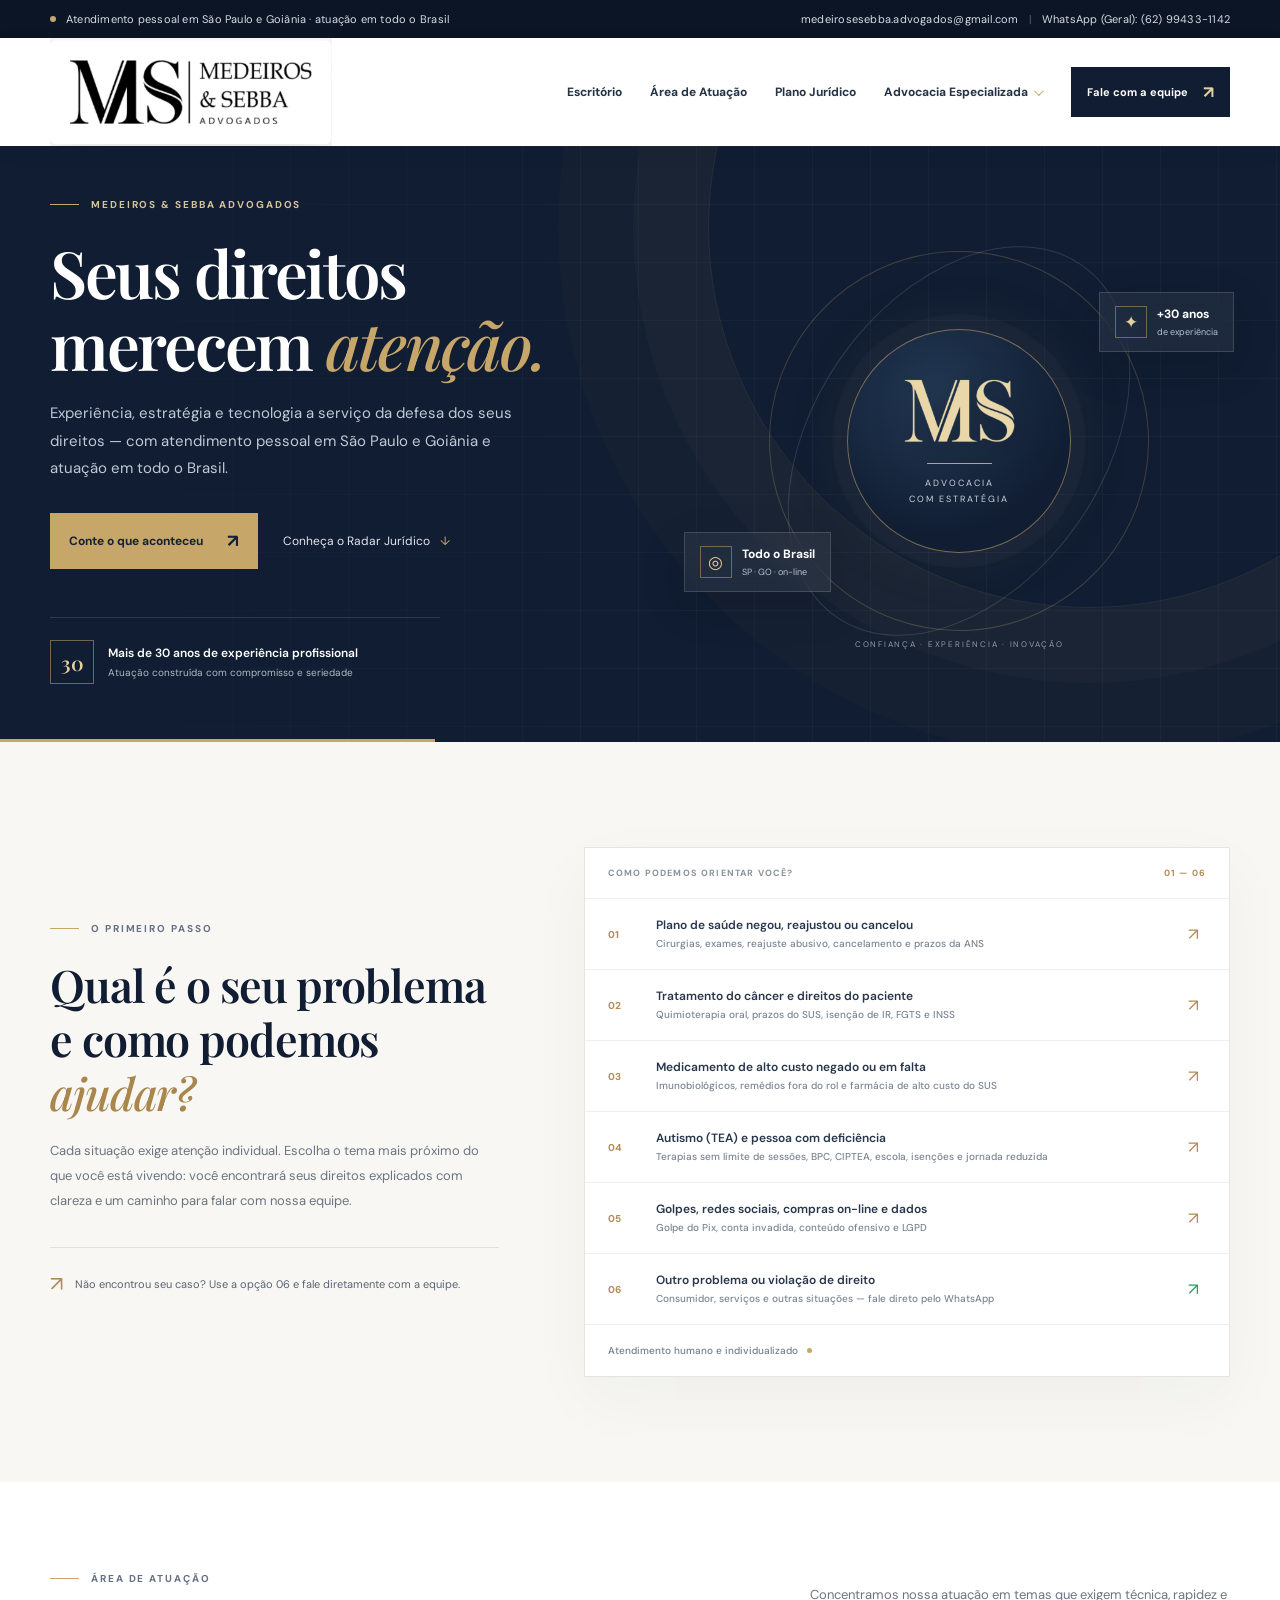
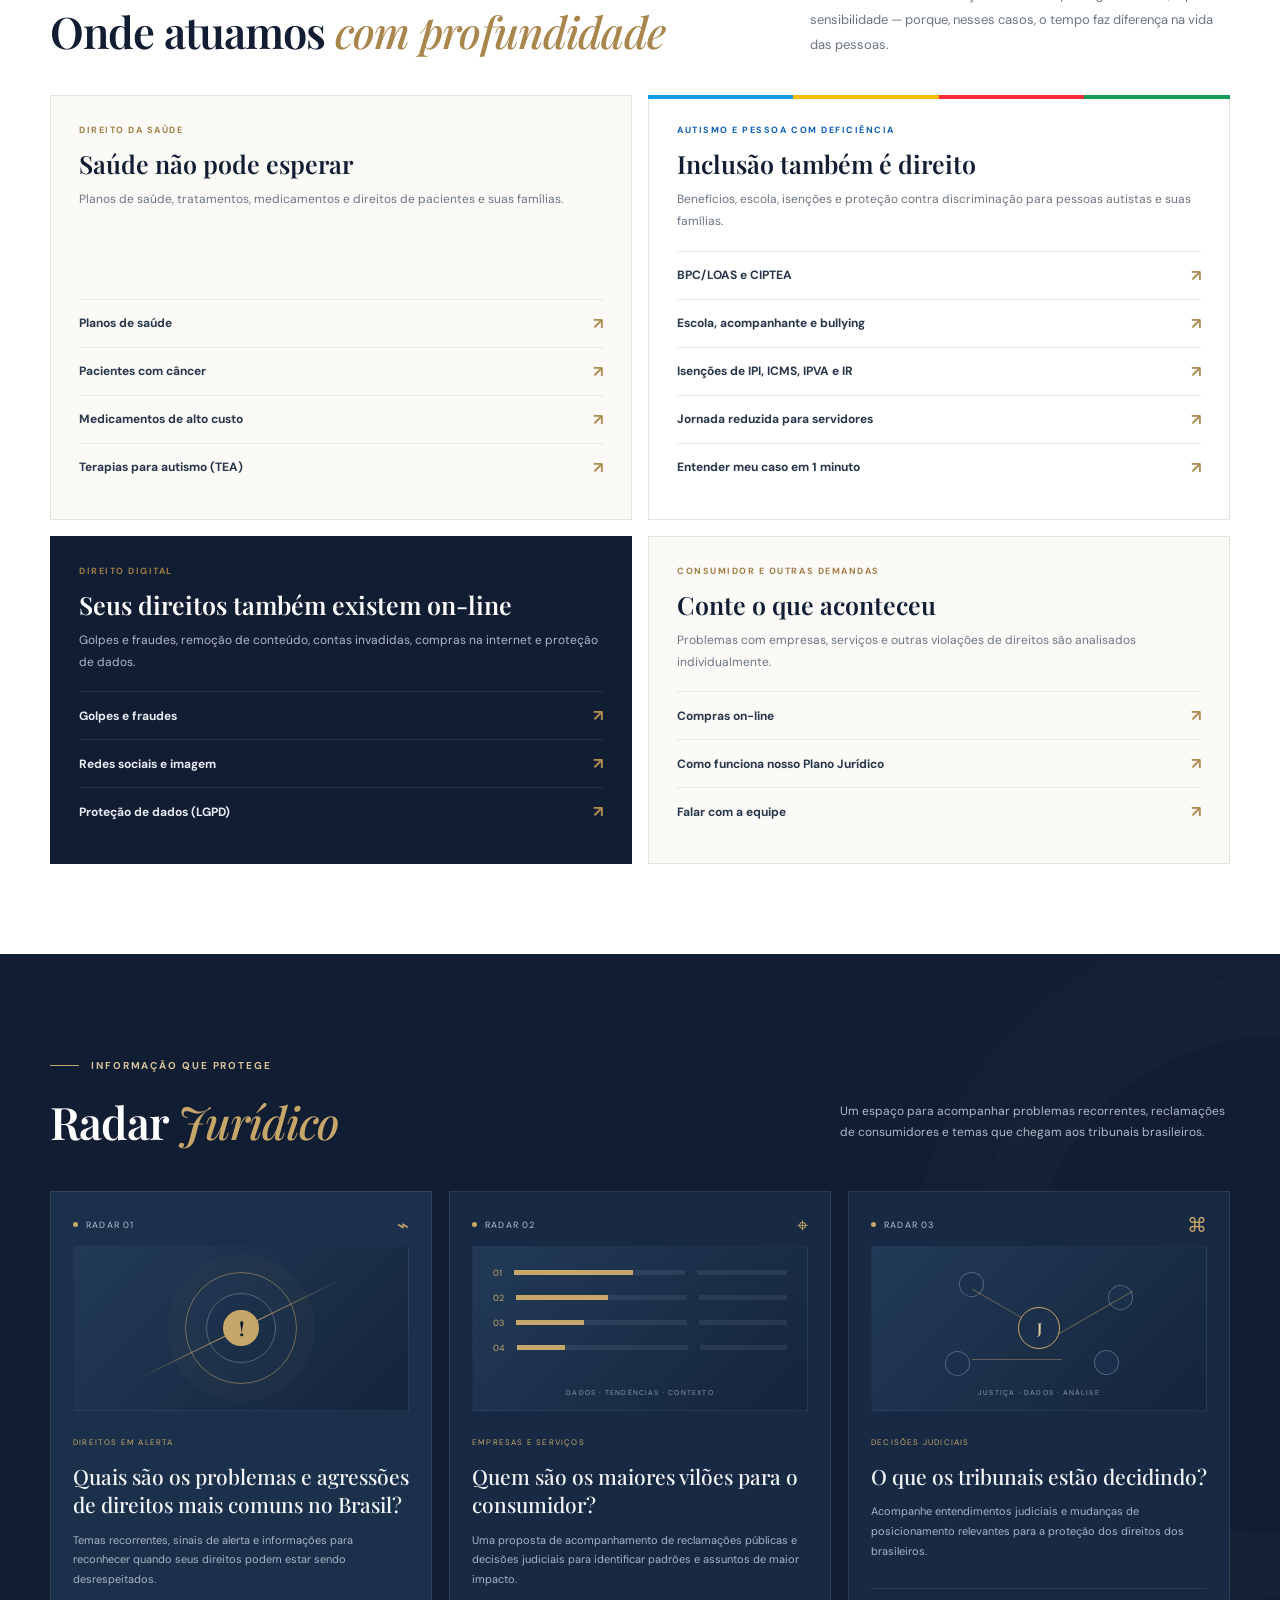
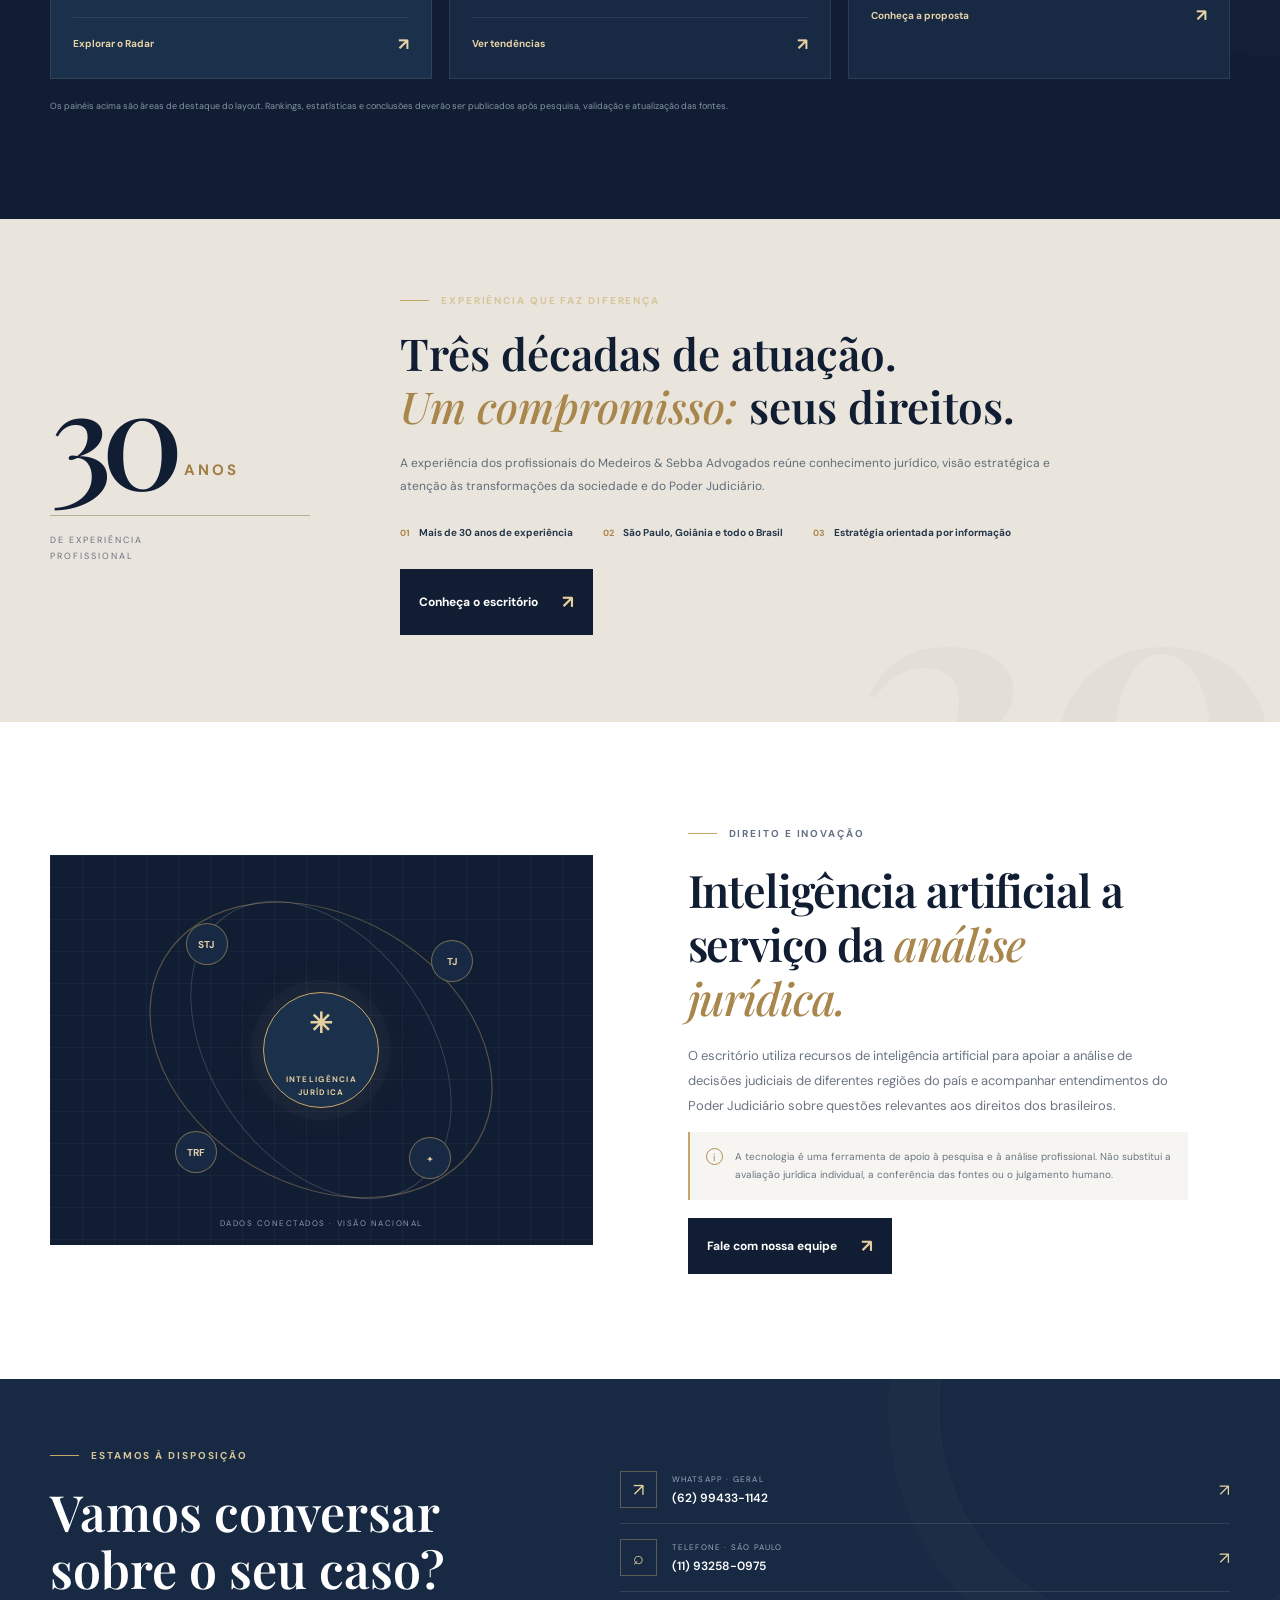
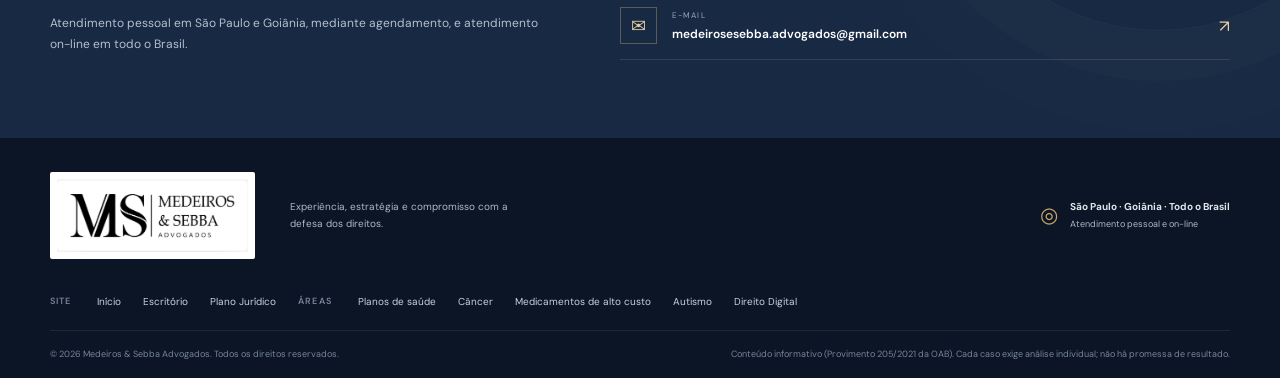
==== commit c61b7106: "alteração3" ====
--- a/index.html
+++ b/index.html
@@ -44,7 +44,7 @@
             <a href="atuacao/saude/plano%20de%20saude/index.html">Planos de saúde <small>negativas e reajustes</small></a>
             <a href="atuacao/saude/cancer/index.htm">Pacientes com câncer <small>tratamento e benefícios</small></a>
             <a href="atuacao/saude/medicamento/index.html">Medicamentos de alto custo <small>plano e SUS</small></a>
-            <a href="atuacao/saude/autismo/index.html">Autismo (TEA) <small>terapias e direitos</small></a>
+            <a href="atuacao/saude/autismo/index.html">Autismo (TEA) <small>terapias, BPC, escola e isenções</small></a>
             <div class="drop-group">DIREITO DIGITAL</div>
             <a href="atuacao/digital/index.html">Golpes, redes sociais e dados <small>Pix, LGPD, remoção</small></a>
           </div>
@@ -103,7 +103,7 @@
             <a href="atuacao/saude/plano%20de%20saude/index.html"><span class="option-number">01</span><span class="option-title">Plano de saúde negou, reajustou ou cancelou<small>Cirurgias, exames, reajuste abusivo, cancelamento e prazos da ANS</small></span><span class="option-arrow">↗</span></a>
             <a href="atuacao/saude/cancer/index.htm"><span class="option-number">02</span><span class="option-title">Tratamento do câncer e direitos do paciente<small>Quimioterapia oral, prazos do SUS, isenção de IR, FGTS e INSS</small></span><span class="option-arrow">↗</span></a>
             <a href="atuacao/saude/medicamento/index.html"><span class="option-number">03</span><span class="option-title">Medicamento de alto custo negado ou em falta<small>Imunobiológicos, remédios fora do rol e farmácia de alto custo do SUS</small></span><span class="option-arrow">↗</span></a>
-            <a href="atuacao/saude/autismo/index.html"><span class="option-number">04</span><span class="option-title">Autismo (TEA): terapias e direitos<small>Cobertura de terapias pelo plano de saúde e apoio às famílias</small></span><span class="option-arrow">↗</span></a>
+            <a href="atuacao/saude/autismo/index.html"><span class="option-number">04</span><span class="option-title">Autismo (TEA) e pessoa com deficiência<small>Terapias sem limite de sessões, BPC, CIPTEA, escola, isenções e jornada reduzida</small></span><span class="option-arrow">↗</span></a>
             <a href="atuacao/digital/index.html"><span class="option-number">05</span><span class="option-title">Golpes, redes sociais, compras on-line e dados<small>Golpe do Pix, conta invadida, conteúdo ofensivo e LGPD</small></span><span class="option-arrow">↗</span></a>
             <a class="is-whats" href="https://wa.me/5562994331142?text=Ol%C3%A1!%20Vim%20pelo%20site%20e%20gostaria%20de%20falar%20sobre%20outro%20assunto." target="_blank" rel="noopener"><span class="option-number">06</span><span class="option-title">Outro problema ou violação de direito<small>Consumidor, serviços e outras situações — fale direto pelo WhatsApp</small></span><span class="option-arrow">↗</span></a>
           </div>
@@ -127,7 +127,19 @@
               <a href="atuacao/saude/plano%20de%20saude/index.html">Planos de saúde <span>↗</span></a>
               <a href="atuacao/saude/cancer/index.htm">Pacientes com câncer <span>↗</span></a>
               <a href="atuacao/saude/medicamento/index.html">Medicamentos de alto custo <span>↗</span></a>
-              <a href="atuacao/saude/autismo/index.html">Autismo (TEA) <span>↗</span></a>
+              <a href="atuacao/saude/autismo/index.html#terapias">Terapias para autismo (TEA) <span>↗</span></a>
+            </div>
+          </div>
+          <div class="area-box tea">
+            <span class="area-kicker">AUTISMO E PESSOA COM DEFICIÊNCIA</span>
+            <h3>Inclusão também é direito</h3>
+            <p>Benefícios, escola, isenções e proteção contra discriminação para pessoas autistas e suas famílias.</p>
+            <div class="area-links">
+              <a href="atuacao/saude/autismo/index.html#bpc">BPC/LOAS e CIPTEA <span>↗</span></a>
+              <a href="atuacao/saude/autismo/index.html#escola">Escola, acompanhante e bullying <span>↗</span></a>
+              <a href="atuacao/saude/autismo/index.html#veiculo">Isenções de IPI, ICMS, IPVA e IR <span>↗</span></a>
+              <a href="atuacao/saude/autismo/index.html#jornada">Jornada reduzida para servidores <span>↗</span></a>
+              <a href="atuacao/saude/autismo/index.html#avaliacao">Entender meu caso em 1 minuto <span>↗</span></a>
             </div>
           </div>
           <div class="area-box dark">
--- a/asset/style.css
+++ b/asset/style.css
@@ -52,7 +52,7 @@
 .areas-head h2{font:600 clamp(32px,3.4vw,44px)/1.2 var(--serif);color:var(--navy);margin:20px 0 0;letter-spacing:-.02em}
 .areas-head h2 em{color:#a9864c;font-weight:500}
 .areas-head p{max-width:420px;color:#6b7581;font-size:13px;line-height:1.9;margin:0}
-.areas-grid{display:grid;grid-template-columns:1.25fr 1fr 1fr;gap:16px}
+.areas-grid{display:grid;grid-template-columns:1fr 1fr;gap:16px}
 .area-box{border:1px solid #e7e4dc;background:#fbfaf7;padding:28px;display:flex;flex-direction:column;transition:border-color .25s,transform .25s}
 .area-box:hover{border-color:#c7a66a;transform:translateY(-3px)}
 .area-box .area-kicker{font-size:9px;letter-spacing:.17em;font-weight:700;color:#a07d45}
@@ -223,3 +223,8 @@
 .footer-links{display:flex;flex-wrap:wrap;gap:8px 22px;padding-top:4px;padding-bottom:22px;font-size:10px}
 .footer-links a{color:#c9d1dc}.footer-links a:hover{color:var(--gold-light)}
 .footer-links b{color:#77869a;font-weight:600;letter-spacing:.12em;font-size:9px;margin-right:4px}
+
+/* Caixa Autismo e PcD (home) */
+.area-box.tea{position:relative;background:#fff;border-color:#e7e4dc}
+.area-box.tea:before{content:"";position:absolute;left:-1px;right:-1px;top:-1px;height:4px;background:linear-gradient(90deg,#149be8 0 25%,#ffbd05 25% 50%,#f42b38 50% 75%,#139b59 75%)}
+.area-box.tea .area-kicker{color:#0b5fb8}
